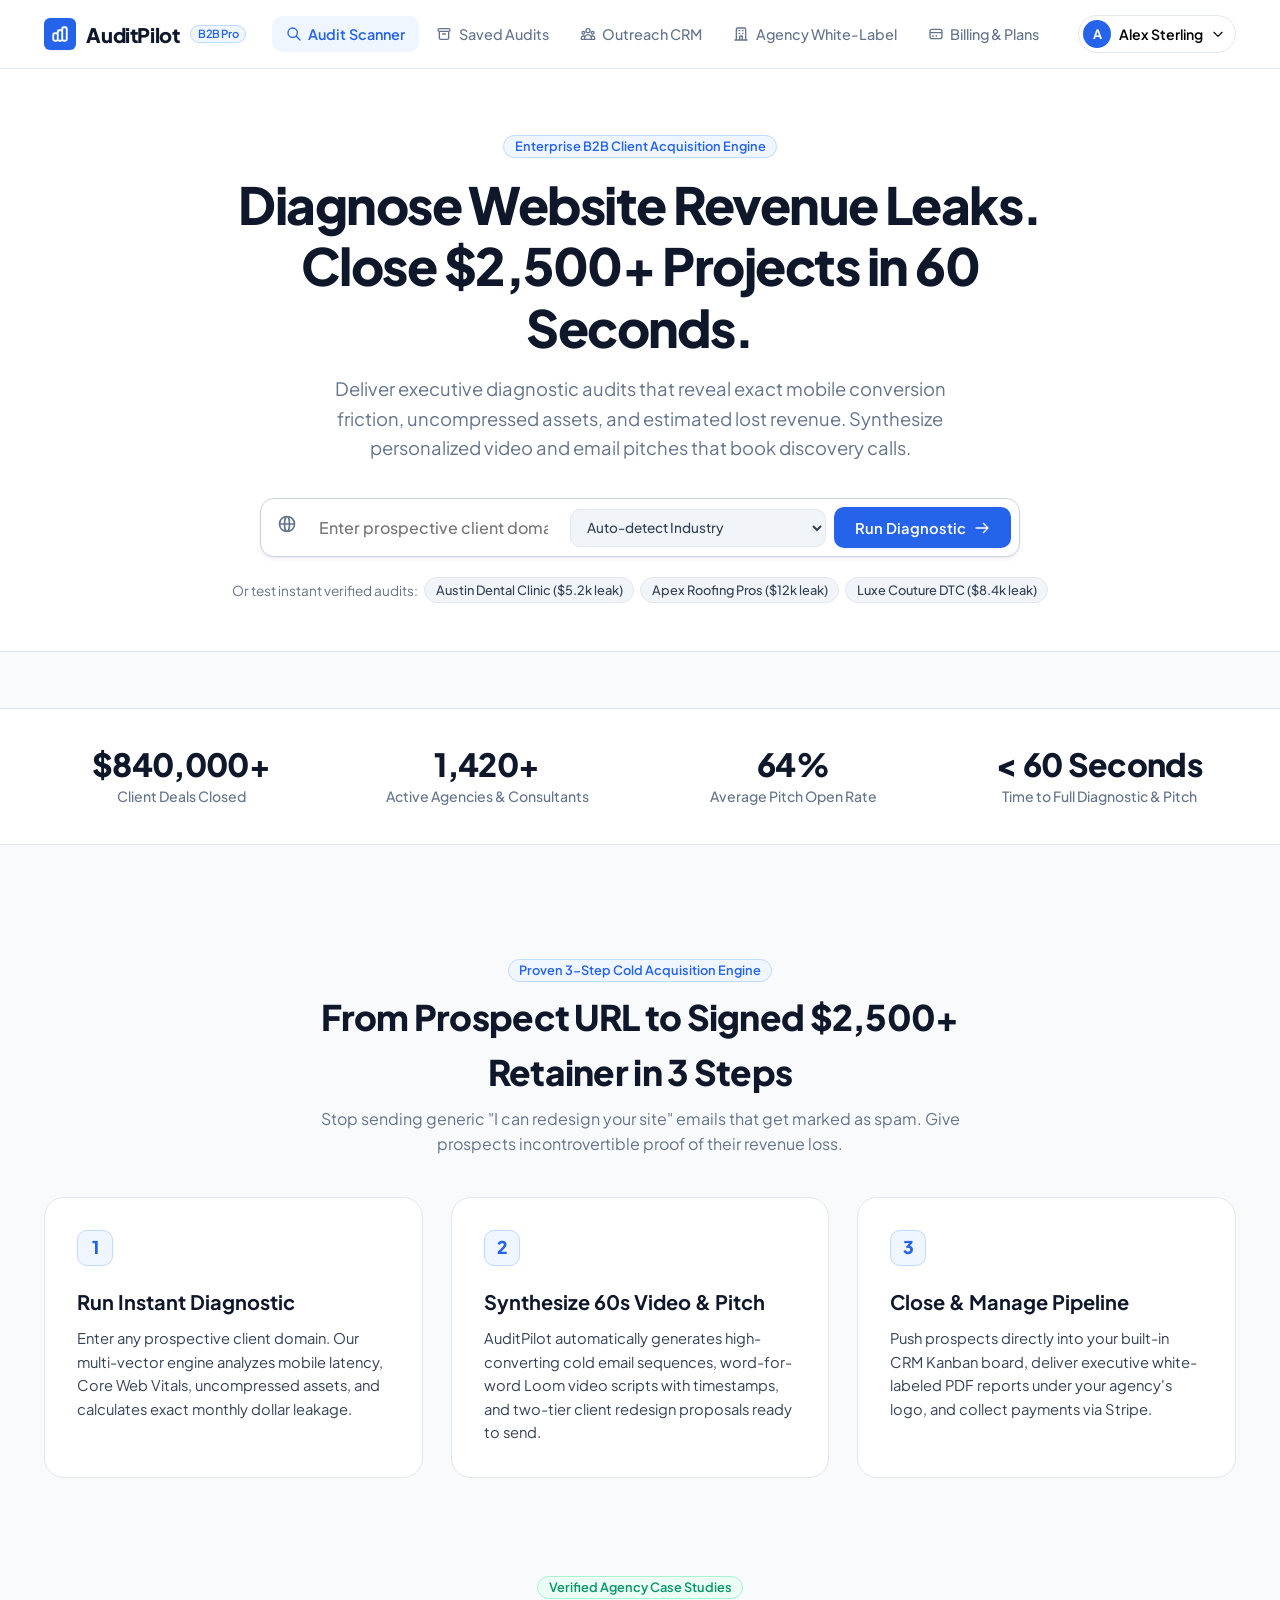
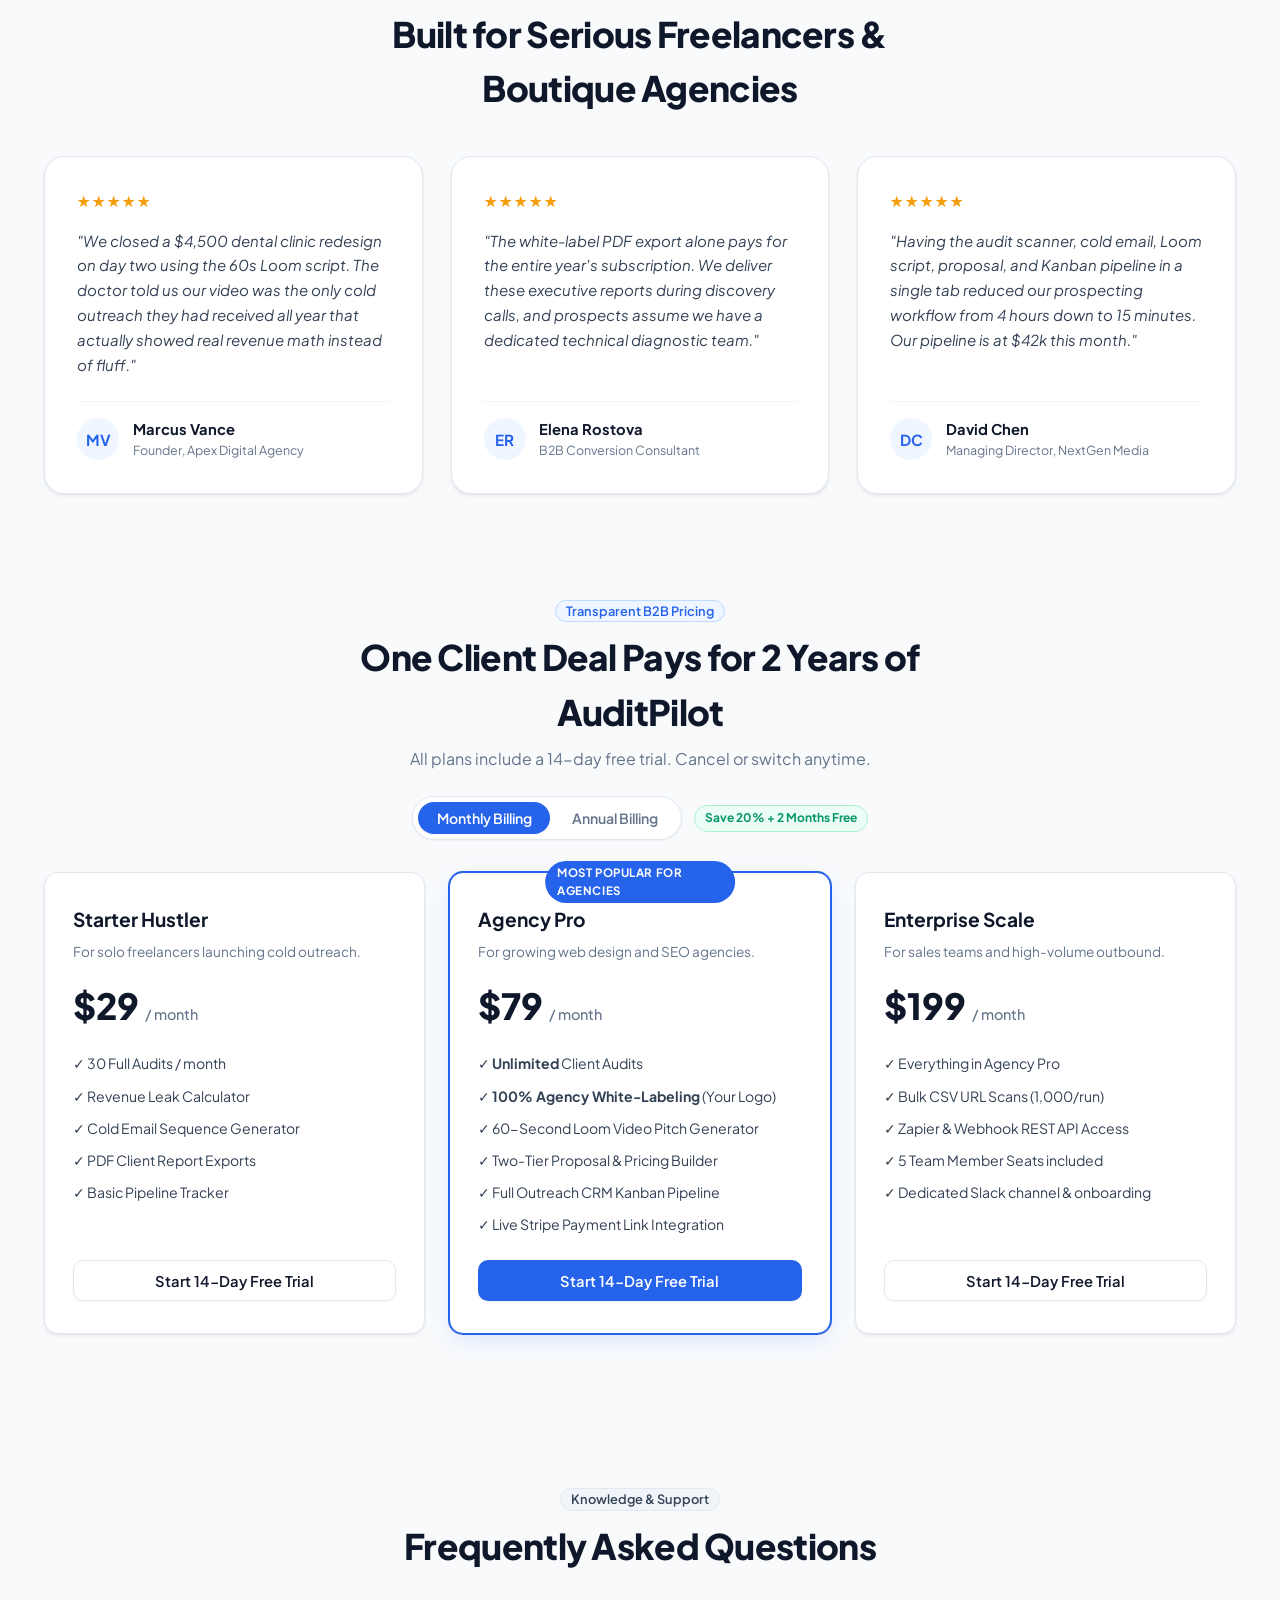
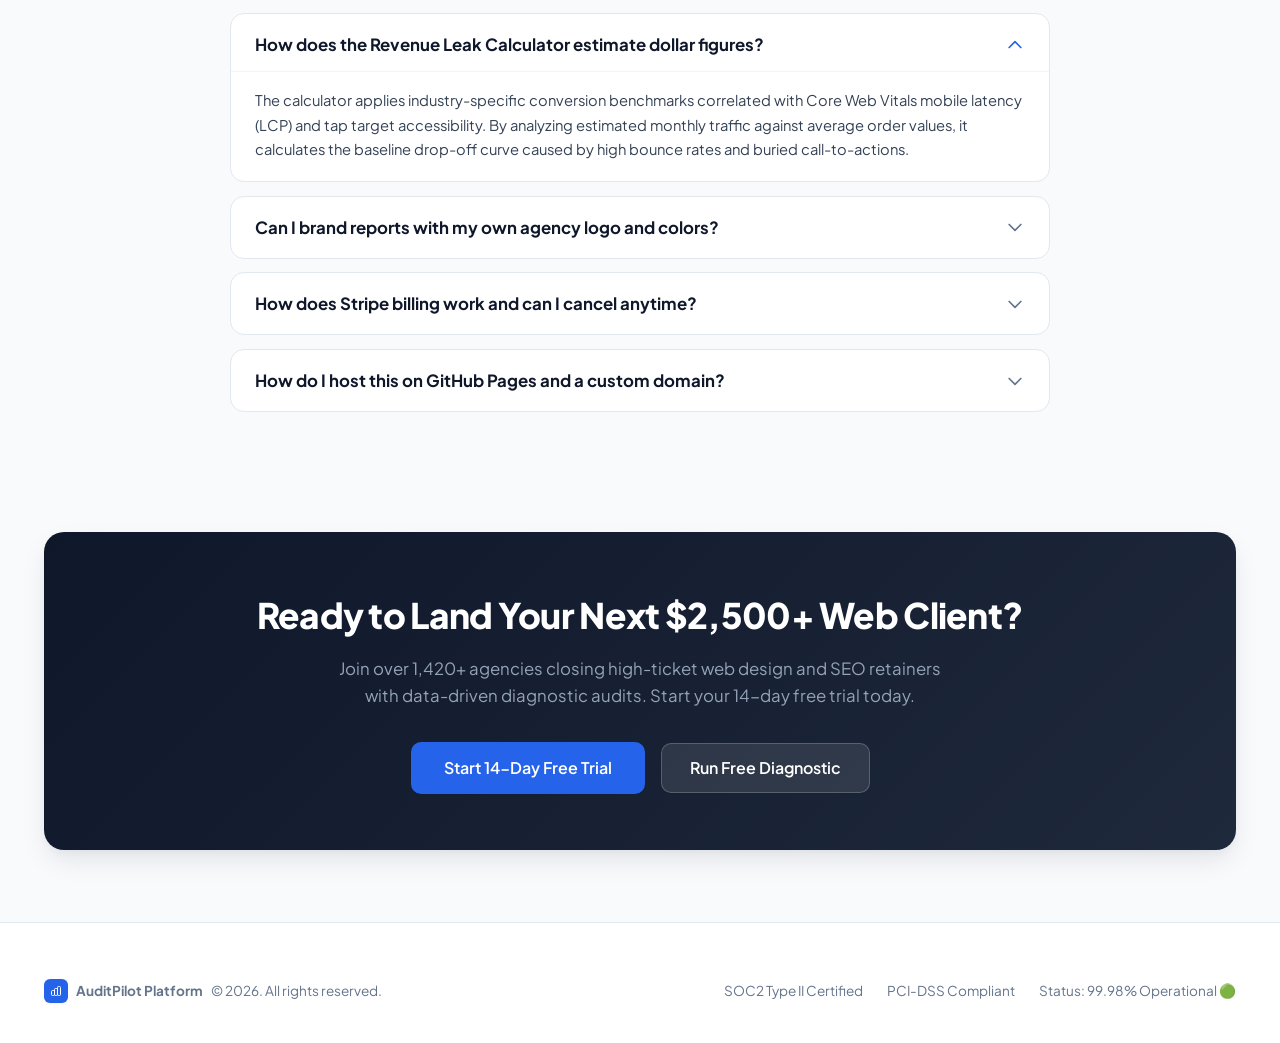
==== index.html @ 0024a76a "AuditPilot production static build (seauditpilot.us)" ====
<!DOCTYPE html>
<html lang="en">
<head>
  <meta charset="UTF-8">
  <meta name="viewport" content="width=device-width, initial-scale=1.0">
  <title>AuditPilot — Enterprise B2B Website Audit & Client Acquisition Engine</title>
  <meta name="description" content="Generate enterprise-grade website conversion audits, diagnose revenue leaks, and synthesize high-converting client pitch decks in 60 seconds.">
  <link rel="icon" type="image/jpeg" href="./logo.jpg">
  <script type="module" crossorigin src="./assets/index-CajYvEZw.js"></script>
  <link rel="stylesheet" crossorigin href="./assets/index-CS4q6jJR.css">
</head>
<body>

  <!-- ======================================================================
       ENTERPRISE NAVIGATION (GROUNDED & FUNCTIONAL)
       ====================================================================== -->
  <header class="site-nav" id="siteNav">
    <div class="container nav-inner">
      
      <!-- Brand -->
      <a href="#" class="brand-wrapper" data-view-target="audit">
        <div class="brand-icon-box">
          <svg width="18" height="18" fill="none" stroke="currentColor" viewBox="0 0 24 24"><path stroke-linecap="round" stroke-linejoin="round" stroke-width="2.5" d="M9 19v-6a2 2 0 00-2-2H5a2 2 0 00-2 2v6a2 2 0 002 2h2a2 2 0 002-2zm0 0V9a2 2 0 012-2h2a2 2 0 012 2v10m-6 0a2 2 0 002 2h2a2 2 0 002-2m0 0V5a2 2 0 012-2h2a2 2 0 012 2v14a2 2 0 01-2 2h-2a2 2 0 01-2-2z"></path></svg>
        </div>
        <span>AuditPilot</span>
        <span class="ui-badge badge-blue" style="font-size: 0.7rem; padding: 0.15rem 0.45rem;">B2B Pro</span>
      </a>

      <!-- Functional Navigation Tabs -->
      <ul class="nav-tabs-desktop" id="navDesktopTabs">
        <li>
          <a class="nav-tab-link active" data-view-target="audit" id="tabNavAudit">
            <svg width="16" height="16" fill="none" stroke="currentColor" viewBox="0 0 24 24"><path stroke-linecap="round" stroke-linejoin="round" stroke-width="2" d="M21 21l-6-6m2-5a7 7 0 11-14 0 7 7 0 0114 0z"></path></svg>
            <span>Audit Scanner</span>
          </a>
        </li>
        <li>
          <a class="nav-tab-link" data-view-target="saved-audits" id="tabNavSaved">
            <svg width="16" height="16" fill="none" stroke="currentColor" viewBox="0 0 24 24"><path stroke-linecap="round" stroke-linejoin="round" stroke-width="2" d="M5 8h14M5 8a2 2 0 110-4h14a2 2 0 110 4M5 8v10a2 2 0 002 2h10a2 2 0 002-2V8m-9 4h4"></path></svg>
            <span>Saved Audits</span>
          </a>
        </li>
        <li>
          <a class="nav-tab-link" data-view-target="crm" id="tabNavCrm">
            <svg width="16" height="16" fill="none" stroke="currentColor" viewBox="0 0 24 24"><path stroke-linecap="round" stroke-linejoin="round" stroke-width="2" d="M17 20h5v-2a3 3 0 00-5.356-1.857M17 20H7m10 0v-2c0-.656-.126-1.283-.356-1.857M7 20H2v-2a3 3 0 015.356-1.857M7 20v-2c0-.656.126-1.283.356-1.857m0 0a5.002 5.002 0 019.288 0M15 7a3 3 0 11-6 0 3 3 0 016 0zm6 3a2 2 0 11-4 0 2 2 0 014 0zM7 10a2 2 0 11-4 0 2 2 0 014 0z"></path></svg>
            <span>Outreach CRM</span>
          </a>
        </li>
        <li>
          <a class="nav-tab-link" data-view-target="white-label" id="tabNavWhiteLabel">
            <svg width="16" height="16" fill="none" stroke="currentColor" viewBox="0 0 24 24"><path stroke-linecap="round" stroke-linejoin="round" stroke-width="2" d="M19 21V5a2 2 0 00-2-2H7a2 2 0 00-2 2v16m14 0h2m-2 0h-5m-9 0H3m2 0h5M9 7h1m-1 4h1m4-4h1m-1 4h1m-5 10v-5a1 1 0 011-1h2a1 1 0 011 1v5m-4 0h4"></path></svg>
            <span>Agency White-Label</span>
          </a>
        </li>
        <li>
          <a class="nav-tab-link" data-view-target="billing" id="tabNavBilling">
            <svg width="16" height="16" fill="none" stroke="currentColor" viewBox="0 0 24 24"><path stroke-linecap="round" stroke-linejoin="round" stroke-width="2" d="M3 10h18M7 15h1m4 0h1m-7 4h12a3 3 0 003-3V8a3 3 0 00-3-3H6a3 3 0 00-3 3v8a3 3 0 003 3z"></path></svg>
            <span>Billing & Plans</span>
          </a>
        </li>
      </ul>

      <!-- User Account Action State -->
      <div class="nav-user-actions">
        <!-- Logged In Dropdown Menu -->
        <div class="user-menu-wrapper" id="userMenuWrapper">
          <button class="user-avatar-btn" id="userAvatarBtn" aria-label="Open user settings">
            <div class="avatar-circle" id="userNavAvatarLetter">A</div>
            <span style="font-size: 0.88rem; font-weight: 600;" id="userNavName">Alex</span>
            <svg width="14" height="14" fill="none" stroke="currentColor" viewBox="0 0 24 24"><path stroke-linecap="round" stroke-linejoin="round" stroke-width="2" d="M19 9l-7 7-7-7"></path></svg>
          </button>

          <div class="user-dropdown-popover" id="userDropdownPopover">
            <div class="dropdown-header-info">
              <div style="font-weight: 700; font-size: 0.9rem;" id="dropdownUserName">Alex Sterling</div>
              <div style="font-size: 0.78rem; color: var(--color-text-muted);" id="dropdownUserEmail">alex@growthagency.io</div>
              <div style="margin-top: 0.4rem;"><span class="ui-badge badge-green" style="font-size: 0.72rem;">Agency Pro Active</span></div>
            </div>

            <button class="dropdown-item" data-view-target="saved-audits">
              <svg width="16" height="16" fill="none" stroke="currentColor" viewBox="0 0 24 24"><path stroke-linecap="round" stroke-linejoin="round" stroke-width="2" d="M5 8h14M5 8a2 2 0 110-4h14a2 2 0 110 4M5 8v10a2 2 0 002 2h10a2 2 0 002-2V8m-9 4h4"></path></svg>
              <span>Saved Audits Archive</span>
            </button>

            <button class="dropdown-item" data-view-target="crm">
              <svg width="16" height="16" fill="none" stroke="currentColor" viewBox="0 0 24 24"><path stroke-linecap="round" stroke-linejoin="round" stroke-width="2" d="M17 20h5v-2a3 3 0 00-5.356-1.857M17 20H7m10 0v-2c0-.656-.126-1.283-.356-1.857M7 20H2v-2a3 3 0 015.356-1.857M7 20v-2c0-.656.126-1.283.356-1.857m0 0a5.002 5.002 0 019.288 0M15 7a3 3 0 11-6 0 3 3 0 016 0zm6 3a2 2 0 11-4 0 2 2 0 014 0zM7 10a2 2 0 11-4 0 2 2 0 014 0z"></path></svg>
              <span>Outreach Pipeline</span>
            </button>

            <button class="dropdown-item" data-view-target="white-label">
              <svg width="16" height="16" fill="none" stroke="currentColor" viewBox="0 0 24 24"><path stroke-linecap="round" stroke-linejoin="round" stroke-width="2" d="M10.325 4.317c.426-1.756 2.924-1.756 3.35 0a1.724 1.724 0 002.573 1.066c1.543-.94 3.31.826 2.37 2.37a1.724 1.724 0 001.065 2.572c1.756.426 1.756 2.924 0 3.35a1.724 1.724 0 00-1.066 2.573c.94 1.543-.826 3.31-2.37 2.37a1.724 1.724 0 00-2.572 1.065c-.426 1.756-2.924 1.756-3.35 0a1.724 1.724 0 00-2.573-1.066c-1.543.94-3.31-.826-2.37-2.37a1.724 1.724 0 00-1.065-2.572c-1.756-.426-1.756-2.924 0-3.35a1.724 1.724 0 001.066-2.573c-.94-1.543.826-3.31 2.37-2.37.996.608 2.296.07 2.572-1.065z"></path><path stroke-linecap="round" stroke-linejoin="round" stroke-width="2" d="M15 12a3 3 0 11-6 0 3 3 0 016 0z"></path></svg>
              <span>Agency White-Label</span>
            </button>

            <button class="dropdown-item" data-view-target="billing">
              <svg width="16" height="16" fill="none" stroke="currentColor" viewBox="0 0 24 24"><path stroke-linecap="round" stroke-linejoin="round" stroke-width="2" d="M3 10h18M7 15h1m4 0h1m-7 4h12a3 3 0 003-3V8a3 3 0 00-3-3H6a3 3 0 00-3 3v8a3 3 0 003 3z"></path></svg>
              <span>Billing & Invoices</span>
            </button>

            <button class="dropdown-item danger" id="logoutDropdownBtn" style="border-top: 1px solid var(--color-border-subtle); margin-top: 0.35rem; padding-top: 0.65rem;">
              <svg width="16" height="16" fill="none" stroke="currentColor" viewBox="0 0 24 24"><path stroke-linecap="round" stroke-linejoin="round" stroke-width="2" d="M17 16l4-4m0 0l-4-4m4 4H7m6 4v1a3 3 0 01-3 3H6a3 3 0 01-3-3V7a3 3 0 013-3h4a3 3 0 013 3v1"></path></svg>
              <span>Sign Out</span>
            </button>
          </div>
        </div>

        <!-- Logged Out Buttons -->
        <div id="loggedOutNavActions" style="display: flex; gap: 0.5rem;">
          <button class="btn btn-secondary btn-sm trigger-signin-btn" id="navSignInBtn">Sign In</button>
          <button class="btn btn-primary btn-sm trigger-signup-btn" id="navSignUpBtn">Start Free Trial</button>
        </div>

      </div>

    </div>
  </header>

  <!-- ======================================================================
       MAIN APPLICATION VIEWS
       ====================================================================== -->
  <main>
    
    <!-- ====================================================================
         VIEW 1: AUDIT SCANNER & RESULTS WORKSPACE
         ==================================================================== -->
    <div class="app-view active-view" id="view-audit">
      
      <!-- Grounded Hero Section -->
      <section class="audit-hero">
        <div class="container">
          
          <div class="hero-tag">
            <span class="ui-badge badge-blue">Enterprise B2B Client Acquisition Engine</span>
          </div>

          <h1 class="hero-h1">
            Diagnose Website Revenue Leaks.<br>
            Close $2,500+ Projects in 60 Seconds.
          </h1>

          <p class="hero-lead">
            Deliver executive diagnostic audits that reveal exact mobile conversion friction, uncompressed assets, and estimated lost revenue. Synthesize personalized video and email pitches that book discovery calls.
          </p>

          <!-- Search & Analysis Bar -->
          <div class="search-box-b2b">
            <div style="padding-left: 0.5rem; color: var(--color-text-muted);">
              <svg width="20" height="20" fill="none" stroke="currentColor" viewBox="0 0 24 24"><path stroke-linecap="round" stroke-linejoin="round" stroke-width="2" d="M21 12a9 9 0 01-9 9m9-9a9 9 0 00-9-9m9 9H3m9 9a9 9 0 01-9-9m9 9c1.657 0 3-4.03 3-9s-1.343-9-3-9m0 18c-1.657 0-3-4.03-3-9s1.343-9 3-9m-9 9a9 9 0 019-9"></path></svg>
            </div>

            <input 
              type="text" 
              class="search-input-field" 
              id="auditDomainInput" 
              placeholder="Enter prospective client domain (e.g. austindentalcare.com)..."
              aria-label="Client domain URL"
            />

            <select class="search-select-industry" id="auditNicheSelect" aria-label="Client Industry">
              <option value="auto">Auto-detect Industry</option>
              <option value="medical">Medical / Dental Clinics</option>
              <option value="contractor">Contractors & Trades</option>
              <option value="ecom">E-commerce / Retail</option>
              <option value="saas">B2B SaaS / Professional Services</option>
              <option value="legal">Legal & Financial Advisory</option>
            </select>

            <button class="btn btn-primary" id="executeAuditBtn">
              <span>Run Diagnostic</span>
              <svg width="16" height="16" fill="none" stroke="currentColor" viewBox="0 0 24 24"><path stroke-linecap="round" stroke-linejoin="round" stroke-width="2" d="M14 5l7 7m0 0l-7 7m7-7H3"></path></svg>
            </button>
          </div>

          <!-- Quick Samples -->
          <div class="quick-industry-samples">
            <span>Or test instant verified audits:</span>
            <button class="sample-chip" data-domain="austindentalcare.com" data-niche="medical">Austin Dental Clinic ($5.2k leak)</button>
            <button class="sample-chip" data-domain="apexroofingpros.com" data-niche="contractor">Apex Roofing Pros ($12k leak)</button>
            <button class="sample-chip" data-domain="luxecouturestore.com" data-niche="ecom">Luxe Couture DTC ($8.4k leak)</button>
          </div>

        </div>
      </section>

      <!-- Terminal Engine Diagnostic Status -->
      <section class="audit-engine-status" id="auditEngineStatus">
        <div class="container">
          <div class="terminal-status-card">
            <div class="terminal-top-row">
              <span style="font-weight: 600; color: #94A3B8;">Multi-Vector Diagnostic Engine v2.4</span>
              <span style="color: #38BDF8;">Running Real-time Inspection</span>
            </div>
            <div class="terminal-stream" id="terminalStream"></div>
            <div class="terminal-progress-line">
              <div class="terminal-progress-fill" id="terminalProgressFill"></div>
            </div>
          </div>
        </div>
      </section>

      <!-- Audit Results Workspace -->
      <section class="audit-results-container" id="auditResultsContainer">
        <div class="container">
          
          <!-- White-Label Header Banner (If Enabled) -->
          <div id="whiteLabelHeaderBanner" style="display: none; background: #FFFFFF; border: 1px solid var(--color-border); border-radius: var(--radius-lg); padding: 1rem 1.5rem; margin-bottom: 1.25rem;">
            <div style="display: flex; align-items: center; justify-content: space-between;">
              <div style="display: flex; align-items: center; gap: 0.75rem;">
                <div style="width: 32px; height: 32px; background: var(--color-primary); color: #fff; border-radius: 6px; display: flex; align-items: center; justify-content: center; font-weight: 800;">AG</div>
                <div>
                  <div style="font-weight: 700; font-size: 1rem;" id="whiteLabelAgencyName">Apex Growth Studio</div>
                  <div style="font-size: 0.8rem; color: var(--color-text-muted);" id="whiteLabelContact">Executive Diagnostic Division</div>
                </div>
              </div>
              <span class="ui-badge badge-blue">Official Client Audit</span>
            </div>
          </div>

          <!-- Action Header Bar -->
          <div class="results-header-actions">
            <div class="header-site-title">
              <h2 id="reportDomainTitle">austindentalcare.com</h2>
              <span class="ui-badge badge-slate" id="reportScanDate">Scanned Today</span>
            </div>

            <div class="results-action-group">
              <label style="display: flex; align-items: center; gap: 0.4rem; font-size: 0.85rem; font-weight: 600; cursor: pointer;">
                <input type="checkbox" id="clientWhiteLabelToggle">
                <span>Agency White-Label</span>
              </label>

              <button class="btn btn-secondary btn-sm" id="saveAuditToAccountBtn">
                <svg width="15" height="15" fill="none" stroke="currentColor" viewBox="0 0 24 24"><path stroke-linecap="round" stroke-linejoin="round" stroke-width="2" d="M8 7H5a2 2 0 00-2 2v9a2 2 0 002 2h14a2 2 0 002-2V9a2 2 0 00-2-2h-3m-1 4l-3 3m0 0l-3-3m3 3V4"></path></svg>
                <span>Save to Dashboard</span>
              </button>

              <button class="btn btn-secondary btn-sm" id="sendAuditToCrmBtn">
                <svg width="15" height="15" fill="none" stroke="currentColor" viewBox="0 0 24 24"><path stroke-linecap="round" stroke-linejoin="round" stroke-width="2" d="M12 4v16m8-8H4"></path></svg>
                <span>Add to CRM</span>
              </button>

              <button class="btn btn-dark btn-sm" id="printPdfBtn">
                <svg width="15" height="15" fill="none" stroke="currentColor" viewBox="0 0 24 24"><path stroke-linecap="round" stroke-linejoin="round" stroke-width="2" d="M17 17h2a2 2 0 002-2v-4a2 2 0 00-2-2H5a2 2 0 00-2 2v4a2 2 0 002 2h2m2 4h6a2 2 0 002-2v-4a2 2 0 00-2-2H9a2 2 0 00-2 2v4a2 2 0 002 2zm8-12V5a2 2 0 00-2-2H9a2 2 0 00-2 2v4h10z"></path></svg>
                <span>Export Executive PDF</span>
              </button>
            </div>
          </div>

          <!-- Bento Overview 3-Box Grid -->
          <div class="bento-overview-grid">
            
            <!-- Box 1: Health Score Circular Gauge -->
            <div class="ui-card bento-box">
              <div style="font-size: 0.82rem; font-weight: 700; color: var(--color-text-muted); text-transform: uppercase;">Overall Health</div>
              <div class="score-center-container">
                <div style="position: relative; width: 140px; height: 140px; display: flex; align-items: center; justify-content: center;">
                  <svg class="score-circular-svg" viewBox="0 0 140 140">
                    <circle class="score-track" cx="70" cy="70" r="60" />
                    <circle class="score-fill" id="reportScoreCircle" cx="70" cy="70" r="60" />
                  </svg>
                  <div class="score-readout-absolute">
                    <div class="score-big-number" id="reportScoreNumber">54</div>
                    <div style="font-size: 0.72rem; color: var(--color-text-muted);">/ 100 HEALTH</div>
                  </div>
                </div>
              </div>
              <div style="text-align: center;">
                <span class="ui-badge badge-red" id="reportScoreBadge">Grade D+</span>
              </div>
            </div>

            <!-- Box 2: Revenue Leakage Model -->
            <div class="ui-card bento-box" style="border-left: 4px solid var(--color-danger);">
              <div style="display: flex; justify-content: space-between; align-items: center;">
                <span style="font-size: 0.82rem; font-weight: 700; color: var(--color-danger); text-transform: uppercase;">Estimated Revenue Loss</span>
                <span class="ui-badge badge-red">Critical Leak</span>
              </div>
              
              <div class="leak-metric-display">
                <div class="leak-metric-number" id="reportLeakNumber">$3,800 - $7,200</div>
                <div style="font-size: 0.85rem; color: var(--color-text-secondary); margin-top: 0.25rem;">
                  Monthly inquiry pipeline lost due to mobile latency and buried call-to-actions.
                </div>
              </div>

              <div style="font-size: 0.8rem; color: var(--color-text-muted); border-top: 1px solid var(--color-border-subtle); padding-top: 0.5rem;">
                Based on <strong id="reportVisitorCount" style="color: var(--color-text-main);">3,200</strong> estimated monthly visits.
              </div>
            </div>

            <!-- Box 3: 4 Diagnostic Pillars -->
            <div class="ui-card bento-box">
              <div style="font-size: 0.82rem; font-weight: 700; color: var(--color-text-muted); text-transform: uppercase; margin-bottom: 0.5rem;">Diagnostic Pillars</div>
              
              <div class="submetric-row">
                <div class="submetric-header">
                  <span>Conversion Architecture</span>
                  <span id="metricConversionVal">48/100</span>
                </div>
                <div class="metric-bar-bg"><div class="metric-bar-fill" id="metricConversionFill"></div></div>
              </div>

              <div class="submetric-row">
                <div class="submetric-header">
                  <span>Core Web Vitals & Speed</span>
                  <span id="metricSpeedVal">52/100</span>
                </div>
                <div class="metric-bar-bg"><div class="metric-bar-fill" id="metricSpeedFill"></div></div>
              </div>

              <div class="submetric-row">
                <div class="submetric-header">
                  <span>SEO & Discovery</span>
                  <span id="metricSeoVal">61/100</span>
                </div>
                <div class="metric-bar-bg"><div class="metric-bar-fill" id="metricSeoFill"></div></div>
              </div>

              <div class="submetric-row">
                <div class="submetric-header">
                  <span>Mobile Viewport UX</span>
                  <span id="metricMobileVal">55/100</span>
                </div>
                <div class="metric-bar-bg"><div class="metric-bar-fill" id="metricMobileFill"></div></div>
              </div>
            </div>

          </div>

          <!-- Diagnostic Action Items -->
          <div class="audit-issues-grid" id="reportIssuesList">
            <!-- Dynamically populated -->
          </div>

          <!-- Automated Pitch Studio -->
          <div class="pitch-studio-wrapper">
            <div class="pitch-studio-header">
              <div>
                <span class="ui-badge badge-blue" style="margin-bottom: 0.25rem;">Deal Closer Studio</span>
                <h3 style="font-size: 1.15rem; font-weight: 700;" id="pitchTypeHeading">Personalized Cold Outreach Sequence</h3>
              </div>

              <div class="pitch-selector-tabs">
                <button class="pitch-pill-btn active" data-pitch-type="email">Cold Email</button>
                <button class="pitch-pill-btn" data-pitch-type="loom">60s Video Script</button>
                <button class="pitch-pill-btn" data-pitch-type="proposal">Client Proposal</button>
              </div>
            </div>

            <div class="pitch-editor-card">
              <textarea class="pitch-textarea-output" id="pitchTextarea" spellcheck="false"></textarea>
              
              <div class="pitch-floating-actions">
                <button class="btn btn-secondary btn-sm" id="copyPitchScriptBtn">
                  <svg width="15" height="15" fill="none" stroke="currentColor" viewBox="0 0 24 24"><path stroke-linecap="round" stroke-linejoin="round" stroke-width="2" d="M8 16H6a2 2 0 01-2-2V6a2 2 0 012-2h8a2 2 0 012 2v2m-6 12h8a2 2 0 002-2v-8a2 2 0 00-2-2h-8a2 2 0 00-2 2v8a2 2 0 002 2z"></path></svg>
                  <span>Copy to Clipboard</span>
                </button>
              </div>
            </div>
          </div>

        </div>
      </section>

      <!-- ==================================================================
           PUBLIC LANDING PAGE SECTIONS (PROOF, PROCESS, REVIEWS, FAQS, CTA)
           ================================================================== -->
      
      <!-- Proof & Metrics Strip -->
      <section class="proof-stats-strip">
        <div class="container">
          <div class="proof-stats-grid">
            <div class="proof-stat-item">
              <strong>$840,000+</strong>
              <span>Client Deals Closed</span>
            </div>
            <div class="proof-stat-item">
              <strong>1,420+</strong>
              <span>Active Agencies & Consultants</span>
            </div>
            <div class="proof-stat-item">
              <strong>64%</strong>
              <span>Average Pitch Open Rate</span>
            </div>
            <div class="proof-stat-item">
              <strong>&lt; 60 Seconds</strong>
              <span>Time to Full Diagnostic & Pitch</span>
            </div>
          </div>
        </div>
      </section>

      <!-- How It Works Section -->
      <section class="container" style="padding: 3rem 1.5rem;" id="how-it-works">
        <div style="text-align: center; max-width: 680px; margin: 0 auto 2.5rem;">
          <span class="ui-badge badge-blue">Proven 3-Step Cold Acquisition Engine</span>
          <h2 style="font-size: 2.2rem; font-weight: 800; color: var(--color-text-main); margin-top: 0.5rem; letter-spacing: -0.02em;">
            From Prospect URL to Signed $2,500+ Retainer in 3 Steps
          </h2>
          <p style="color: var(--color-text-muted); font-size: 1rem; margin-top: 0.5rem;">
            Stop sending generic "I can redesign your site" emails that get marked as spam. Give prospects incontrovertible proof of their revenue loss.
          </p>
        </div>

        <div class="how-it-works-grid">
          <div class="step-card-b2b">
            <div class="step-badge-number">1</div>
            <h3>Run Instant Diagnostic</h3>
            <p>Enter any prospective client domain. Our multi-vector engine analyzes mobile latency, Core Web Vitals, uncompressed assets, and calculates exact monthly dollar leakage.</p>
          </div>

          <div class="step-card-b2b">
            <div class="step-badge-number">2</div>
            <h3>Synthesize 60s Video & Pitch</h3>
            <p>AuditPilot automatically generates high-converting cold email sequences, word-for-word Loom video scripts with timestamps, and two-tier client redesign proposals ready to send.</p>
          </div>

          <div class="step-card-b2b">
            <div class="step-badge-number">3</div>
            <h3>Close & Manage Pipeline</h3>
            <p>Push prospects directly into your built-in CRM Kanban board, deliver executive white-labeled PDF reports under your agency's logo, and collect payments via Stripe.</p>
          </div>
        </div>
      </section>

      <!-- Agency Wall of Proof / Testimonials -->
      <section class="container" style="padding: 3rem 1.5rem;">
        <div style="text-align: center; max-width: 650px; margin: 0 auto 2.5rem;">
          <span class="ui-badge badge-green">Verified Agency Case Studies</span>
          <h2 style="font-size: 2.2rem; font-weight: 800; color: var(--color-text-main); margin-top: 0.5rem; letter-spacing: -0.02em;">
            Built for Serious Freelancers & Boutique Agencies
          </h2>
        </div>

        <div class="testimonials-grid">
          <div class="testimonial-card-b2b">
            <div>
              <div class="testimonial-stars">★★★★★</div>
              <p class="testimonial-quote">
                "We closed a $4,500 dental clinic redesign on day two using the 60s Loom script. The doctor told us our video was the only cold outreach they had received all year that actually showed real revenue math instead of fluff."
              </p>
            </div>
            <div class="testimonial-author-row">
              <div class="testimonial-avatar">MV</div>
              <div>
                <div class="testimonial-author-name">Marcus Vance</div>
                <div class="testimonial-author-role">Founder, Apex Digital Agency</div>
              </div>
            </div>
          </div>

          <div class="testimonial-card-b2b">
            <div>
              <div class="testimonial-stars">★★★★★</div>
              <p class="testimonial-quote">
                "The white-label PDF export alone pays for the entire year's subscription. We deliver these executive reports during discovery calls, and prospects assume we have a dedicated technical diagnostic team."
              </p>
            </div>
            <div class="testimonial-author-row">
              <div class="testimonial-avatar">ER</div>
              <div>
                <div class="testimonial-author-name">Elena Rostova</div>
                <div class="testimonial-author-role">B2B Conversion Consultant</div>
              </div>
            </div>
          </div>

          <div class="testimonial-card-b2b">
            <div>
              <div class="testimonial-stars">★★★★★</div>
              <p class="testimonial-quote">
                "Having the audit scanner, cold email, Loom script, proposal, and Kanban pipeline in a single tab reduced our prospecting workflow from 4 hours down to 15 minutes. Our pipeline is at $42k this month."
              </p>
            </div>
            <div class="testimonial-author-row">
              <div class="testimonial-avatar">DC</div>
              <div>
                <div class="testimonial-author-name">David Chen</div>
                <div class="testimonial-author-role">Managing Director, NextGen Media</div>
              </div>
            </div>
          </div>
        </div>
      </section>

      <!-- Public Pricing Section -->
      <section class="container" style="padding: 3.5rem 1.5rem;" id="landing-pricing">
        <div style="text-align: center; max-width: 650px; margin: 0 auto 1.5rem;">
          <span class="ui-badge badge-blue">Transparent B2B Pricing</span>
          <h2 style="font-size: 2.2rem; font-weight: 800; color: var(--color-text-main); margin-top: 0.5rem; letter-spacing: -0.02em;">
            One Client Deal Pays for 2 Years of AuditPilot
          </h2>
          <p style="color: var(--color-text-muted); font-size: 1rem; margin-top: 0.5rem;">
            All plans include a 14-day free trial. Cancel or switch anytime.
          </p>
        </div>

        <!-- Monthly / Annual Toggle -->
        <div class="billing-toggle-container">
          <div class="billing-toggle-pill">
            <button class="billing-toggle-btn active" id="landingToggleMonthly" type="button">Monthly Billing</button>
            <button class="billing-toggle-btn" id="landingToggleAnnual" type="button">Annual Billing</button>
          </div>
          <span class="annual-discount-chip">Save 20% + 2 Months Free</span>
        </div>

        <div class="pricing-cards-b2b">
          <!-- Starter Hustler -->
          <div class="tier-card-b2b">
            <div>
              <h3 style="font-size: 1.2rem; font-weight: 700;">Starter Hustler</h3>
              <p style="font-size: 0.85rem; color: var(--color-text-muted); margin: 0.35rem 0 1rem;">For solo freelancers launching cold outreach.</p>
              <div style="font-size: 2.25rem; font-weight: 800; color: var(--color-text-main); margin-bottom: 1.25rem;">
                <span class="price-val-starter">$29</span> <span style="font-size: 0.9rem; font-weight: 500; color: var(--color-text-muted);" class="price-sub-starter">/ month</span>
              </div>
              <ul style="list-style: none; display: flex; flex-direction: column; gap: 0.65rem; font-size: 0.88rem; color: var(--color-text-secondary); margin-bottom: 1.5rem;">
                <li>✓ 30 Full Audits / month</li>
                <li>✓ Revenue Leak Calculator</li>
                <li>✓ Cold Email Sequence Generator</li>
                <li>✓ PDF Client Report Exports</li>
                <li>✓ Basic Pipeline Tracker</li>
              </ul>
            </div>
            <button class="btn btn-secondary trigger-signup-btn" style="width: 100%;">
              Start 14-Day Free Trial
            </button>
          </div>

          <!-- Agency Pro -->
          <div class="tier-card-b2b highlighted">
            <span class="tier-popular-tag">Most Popular for Agencies</span>
            <div>
              <h3 style="font-size: 1.2rem; font-weight: 700;">Agency Pro</h3>
              <p style="font-size: 0.85rem; color: var(--color-text-muted); margin: 0.35rem 0 1rem;">For growing web design and SEO agencies.</p>
              <div style="font-size: 2.25rem; font-weight: 800; color: var(--color-text-main); margin-bottom: 1.25rem;">
                <span class="price-val-agency">$79</span> <span style="font-size: 0.9rem; font-weight: 500; color: var(--color-text-muted);" class="price-sub-agency">/ month</span>
              </div>
              <ul style="list-style: none; display: flex; flex-direction: column; gap: 0.65rem; font-size: 0.88rem; color: var(--color-text-secondary); margin-bottom: 1.5rem;">
                <li>✓ <strong>Unlimited</strong> Client Audits</li>
                <li>✓ <strong>100% Agency White-Labeling</strong> (Your Logo)</li>
                <li>✓ 60-Second Loom Video Pitch Generator</li>
                <li>✓ Two-Tier Proposal & Pricing Builder</li>
                <li>✓ Full Outreach CRM Kanban Pipeline</li>
                <li>✓ Live Stripe Payment Link Integration</li>
              </ul>
            </div>
            <button class="btn btn-primary trigger-signup-btn" style="width: 100%;">
              Start 14-Day Free Trial
            </button>
          </div>

          <!-- Enterprise Scale -->
          <div class="tier-card-b2b">
            <div>
              <h3 style="font-size: 1.2rem; font-weight: 700;">Enterprise Scale</h3>
              <p style="font-size: 0.85rem; color: var(--color-text-muted); margin: 0.35rem 0 1rem;">For sales teams and high-volume outbound.</p>
              <div style="font-size: 2.25rem; font-weight: 800; color: var(--color-text-main); margin-bottom: 1.25rem;">
                <span class="price-val-enterprise">$199</span> <span style="font-size: 0.9rem; font-weight: 500; color: var(--color-text-muted);" class="price-sub-enterprise">/ month</span>
              </div>
              <ul style="list-style: none; display: flex; flex-direction: column; gap: 0.65rem; font-size: 0.88rem; color: var(--color-text-secondary); margin-bottom: 1.5rem;">
                <li>✓ Everything in Agency Pro</li>
                <li>✓ Bulk CSV URL Scans (1,000/run)</li>
                <li>✓ Zapier & Webhook REST API Access</li>
                <li>✓ 5 Team Member Seats included</li>
                <li>✓ Dedicated Slack channel & onboarding</li>
              </ul>
            </div>
            <button class="btn btn-secondary trigger-signup-btn" style="width: 100%;">
              Start 14-Day Free Trial
            </button>
          </div>
        </div>
      </section>

      <!-- Frequently Asked Questions -->
      <section class="container" style="padding: 3rem 1.5rem;" id="landing-faqs">
        <div style="text-align: center; max-width: 650px; margin: 0 auto 1.5rem;">
          <span class="ui-badge badge-slate">Knowledge & Support</span>
          <h2 style="font-size: 2.2rem; font-weight: 800; color: var(--color-text-main); margin-top: 0.5rem; letter-spacing: -0.02em;">
            Frequently Asked Questions
          </h2>
        </div>

        <div class="faq-accordion-list">
          <div class="faq-item-b2b active">
            <button class="faq-question-btn" type="button">
              <span>How does the Revenue Leak Calculator estimate dollar figures?</span>
              <svg class="faq-chevron" viewBox="0 0 24 24" fill="none" stroke="currentColor"><path stroke-linecap="round" stroke-linejoin="round" stroke-width="2" d="M19 9l-7 7-7-7"></path></svg>
            </button>
            <div class="faq-answer-panel">
              The calculator applies industry-specific conversion benchmarks correlated with Core Web Vitals mobile latency (LCP) and tap target accessibility. By analyzing estimated monthly traffic against average order values, it calculates the baseline drop-off curve caused by high bounce rates and buried call-to-actions.
            </div>
          </div>

          <div class="faq-item-b2b">
            <button class="faq-question-btn" type="button">
              <span>Can I brand reports with my own agency logo and colors?</span>
              <svg class="faq-chevron" viewBox="0 0 24 24" fill="none" stroke="currentColor"><path stroke-linecap="round" stroke-linejoin="round" stroke-width="2" d="M19 9l-7 7-7-7"></path></svg>
            </button>
            <div class="faq-answer-panel">
              Yes! With Agency Pro and Enterprise plans, you have full access to the White-Label Studio. Enter your agency name, logo, phone, email, and Calendly booking link. All exported PDF diagnostic reports and client views will feature your brand, with zero mention of AuditPilot.
            </div>
          </div>

          <div class="faq-item-b2b">
            <button class="faq-question-btn" type="button">
              <span>How does Stripe billing work and can I cancel anytime?</span>
              <svg class="faq-chevron" viewBox="0 0 24 24" fill="none" stroke="currentColor"><path stroke-linecap="round" stroke-linejoin="round" stroke-width="2" d="M19 9l-7 7-7-7"></path></svg>
            </button>
            <div class="faq-answer-panel">
              Billing is processed securely through Stripe with 256-bit SSL encryption. All plans come with a 14-day free trial. You can upgrade, downgrade, or cancel your subscription at any time with a single click from your Billing & Plans dashboard.
            </div>
          </div>

          <div class="faq-item-b2b">
            <button class="faq-question-btn" type="button">
              <span>How do I host this on GitHub Pages and a custom domain?</span>
              <svg class="faq-chevron" viewBox="0 0 24 24" fill="none" stroke="currentColor"><path stroke-linecap="round" stroke-linejoin="round" stroke-width="2" d="M19 9l-7 7-7-7"></path></svg>
            </button>
            <div class="faq-answer-panel">
              AuditPilot is built as a production-ready single-page application with relative asset bundling. You can host the public frontend on GitHub Pages completely free, and configure a custom domain (e.g. auditpilot.youragency.com) via standard CNAME records in minutes.
            </div>
          </div>
        </div>
      </section>

      <!-- Bottom CTA Banner -->
      <section class="container">
        <div class="cta-banner-b2b">
          <h2>Ready to Land Your Next $2,500+ Web Client?</h2>
          <p>
            Join over 1,420+ agencies closing high-ticket web design and SEO retainers with data-driven diagnostic audits. Start your 14-day free trial today.
          </p>
          <div class="cta-banner-actions">
            <button class="btn btn-primary btn-lg trigger-signup-btn" style="background: #2563EB; color: #FFFFFF; font-size: 1rem; padding: 0.9rem 2rem;">
              Start 14-Day Free Trial
            </button>
            <button class="btn btn-secondary btn-lg" onclick="window.scrollTo({top: 0, behavior: 'smooth'});" style="background: rgba(255,255,255,0.1); color: #FFFFFF; border-color: rgba(255,255,255,0.2);">
              Run Free Diagnostic
            </button>
          </div>
        </div>
      </section>

    </div>

    <!-- ====================================================================
         VIEW 2: SAVED AUDITS MANAGEMENT DASHBOARD
         ==================================================================== -->
    <div class="app-view" id="view-saved-audits">
      <div class="container section-tight">
        
        <div class="dashboard-page-header">
          <div>
            <h1 style="font-size: 1.8rem; font-weight: 800; color: var(--color-text-main);">Saved Audits Archive</h1>
            <p style="color: var(--color-text-muted); font-size: 0.92rem;">Manage and review past client diagnostic reports.</p>
          </div>

          <button class="btn btn-primary" data-view-target="audit">
            <svg width="16" height="16" fill="none" stroke="currentColor" viewBox="0 0 24 24"><path stroke-linecap="round" stroke-linejoin="round" stroke-width="2" d="M12 4v16m8-8H4"></path></svg>
            <span>Run New Audit</span>
          </button>
        </div>

        <!-- Real-time Search & Filter Bar -->
        <div style="display: flex; justify-content: space-between; align-items: center; margin-bottom: 1.25rem; gap: 1rem; flex-wrap: wrap;">
          <div style="position: relative; max-width: 380px; width: 100%;">
            <input 
              type="text" 
              class="form-input-b2b" 
              id="savedAuditsSearchInput" 
              placeholder="Search saved audits by domain or niche..."
              style="padding-left: 2.25rem;"
            />
            <svg style="position: absolute; left: 0.75rem; top: 50%; transform: translateY(-50%); color: var(--color-text-muted); width: 16px; height: 16px;" fill="none" stroke="currentColor" viewBox="0 0 24 24"><path stroke-linecap="round" stroke-linejoin="round" stroke-width="2" d="M21 21l-6-6m2-5a7 7 0 11-14 0 7 7 0 0114 0z"></path></svg>
          </div>
          <div style="font-size: 0.88rem; color: var(--color-text-muted);" id="savedAuditsCountLabel">
            Showing all audits
          </div>
        </div>

        <div class="data-table-container">
          <table class="data-table">
            <thead>
              <tr>
                <th>Domain Name</th>
                <th>Industry</th>
                <th>Date Scanned</th>
                <th>Health Score</th>
                <th>Monthly Leak</th>
                <th>Actions</th>
              </tr>
            </thead>
            <tbody id="savedAuditsTableBody">
              <!-- Populated via main.js -->
            </tbody>
          </table>
        </div>

      </div>
    </div>

    <!-- ====================================================================
         VIEW 3: OUTREACH CRM PIPELINE
         ==================================================================== -->
    <div class="app-view" id="view-crm">
      <div class="container section-tight">
        
        <div class="dashboard-page-header">
          <div>
            <h1 style="font-size: 1.8rem; font-weight: 800; color: var(--color-text-main);">Client Outreach Pipeline</h1>
            <p style="color: var(--color-text-muted); font-size: 0.92rem;">Track prospective clients from initial audit to signed deal.</p>
          </div>

          <div style="display: flex; align-items: center; gap: 1rem;">
            <div style="text-align: right;">
              <div style="font-size: 0.75rem; color: var(--color-text-muted); text-transform: uppercase;">Active Pipeline</div>
              <strong style="font-size: 1.25rem; color: var(--color-primary);" id="crmPipelineTotal">$15,100</strong>
            </div>
            <button class="btn btn-primary" id="addNewLeadBtn">
              <svg width="16" height="16" fill="none" stroke="currentColor" viewBox="0 0 24 24"><path stroke-linecap="round" stroke-linejoin="round" stroke-width="2" d="M12 4v16m8-8H4"></path></svg>
              <span>Add Prospect</span>
            </button>
          </div>
        </div>

        <!-- Kanban Board -->
        <div class="crm-kanban-board">
          
          <!-- Col 1: Draft -->
          <div class="kanban-col">
            <div class="kanban-col-header">
              <span>Audited (Draft)</span>
              <span class="ui-badge badge-slate">1</span>
            </div>
            <div class="kanban-cards-stack" id="kanban-col-draft"></div>
          </div>

          <!-- Col 2: Pitch Sent -->
          <div class="kanban-col">
            <div class="kanban-col-header">
              <span>Pitch Sent</span>
              <span class="ui-badge badge-blue">1</span>
            </div>
            <div class="kanban-cards-stack" id="kanban-col-pitch_sent"></div>
          </div>

          <!-- Col 3: Meeting Booked -->
          <div class="kanban-col">
            <div class="kanban-col-header">
              <span>Meeting Booked</span>
              <span class="ui-badge badge-amber">1</span>
            </div>
            <div class="kanban-cards-stack" id="kanban-col-meeting_booked"></div>
          </div>

          <!-- Col 4: Deal Won -->
          <div class="kanban-col">
            <div class="kanban-col-header">
              <span>Deal Won 🎉</span>
              <span class="ui-badge badge-green">1</span>
            </div>
            <div class="kanban-cards-stack" id="kanban-col-deal_won"></div>
          </div>

        </div>

      </div>
    </div>

    <!-- ====================================================================
         VIEW 4: WHITE-LABEL BRANDING STUDIO
         ==================================================================== -->
    <div class="app-view" id="view-white-label">
      <div class="container section-tight">
        
        <div class="dashboard-page-header">
          <div>
            <h1 style="font-size: 1.8rem; font-weight: 800; color: var(--color-text-main);">Agency White-Label Studio</h1>
            <p style="color: var(--color-text-muted); font-size: 0.92rem;">Present diagnostic reports and audit portals entirely under your own agency brand.</p>
          </div>
        </div>

        <div class="settings-grid">
          
          <!-- Form -->
          <div class="ui-card" style="padding: 2rem;">
            <h3 style="font-size: 1.15rem; font-weight: 700; margin-bottom: 1.25rem;">Agency Profile Details</h3>
            
            <form id="whiteLabelSettingsForm">
              <div class="form-group-b2b">
                <label class="form-label-b2b">Agency Brand Name</label>
                <input type="text" class="form-input-b2b" id="wlAgencyName" required placeholder="NovaTech Growth Studio">
              </div>

              <div class="form-group-b2b">
                <label class="form-label-b2b">Agency Contact Email</label>
                <input type="email" class="form-input-b2b" id="wlAgencyEmail" required placeholder="team@novatechgrowth.com">
              </div>

              <div class="form-group-b2b">
                <label class="form-label-b2b">Agency Phone Number</label>
                <input type="text" class="form-input-b2b" id="wlAgencyPhone" placeholder="+1 (555) 234-5678">
              </div>

              <div class="form-group-b2b">
                <label class="form-label-b2b">Client Booking URL (Calendly / Cal.com)</label>
                <input type="url" class="form-input-b2b" id="wlBookingUrl" placeholder="https://calendly.com/your-agency/15min">
              </div>

              <div class="form-group-b2b">
                <label class="form-label-b2b">Live Stripe Payment Link (Optional for Production)</label>
                <input type="url" class="form-input-b2b" id="wlStripeLink" placeholder="https://buy.stripe.com/test_...">
                <div style="font-size: 0.76rem; color: var(--color-text-muted); margin-top: 0.25rem;">
                  When specified, clients clicking "Upgrade" will be redirected to your live Stripe-hosted checkout page.
                </div>
              </div>

              <button type="submit" class="btn btn-primary" style="width: 100%; margin-top: 0.5rem;">
                Save Agency Settings
              </button>
            </form>
          </div>

          <!-- Preview -->
          <div class="ui-card" style="padding: 2rem; background: var(--color-bg-subtle);">
            <h3 style="font-size: 1.15rem; font-weight: 700; margin-bottom: 1rem;">Client Presentation Mode</h3>
            <p style="font-size: 0.88rem; color: var(--color-text-secondary); line-height: 1.6; margin-bottom: 1.5rem;">
              When White-Label Mode is active:
            </p>

            <ul style="list-style: none; display: flex; flex-direction: column; gap: 0.75rem; font-size: 0.88rem; color: var(--color-text-secondary); margin-bottom: 1.5rem;">
              <li style="display: flex; gap: 0.5rem;"><span style="color: var(--color-accent-growth);">✓</span> All references to AuditPilot are scrubbed from exported PDFs.</li>
              <li style="display: flex; gap: 0.5rem;"><span style="color: var(--color-accent-growth);">✓</span> Your agency name and letterhead are stamped onto executive reports.</li>
              <li style="display: flex; gap: 0.5rem;"><span style="color: var(--color-accent-growth);">✓</span> Client booking calendar button links directly to your agency schedule.</li>
            </ul>

            <div style="background: #FFFFFF; border: 1px solid var(--color-border); border-radius: var(--radius-md); padding: 1rem;">
              <span class="ui-badge badge-green" style="margin-bottom: 0.5rem;">Status: White-Label Active</span>
              <div style="font-size: 0.82rem; color: var(--color-text-muted);">
                Ready for client presentations & in-person meetings.
              </div>
            </div>
          </div>

        </div>

      </div>
    </div>

    <!-- ====================================================================
         VIEW 5: BILLING & PLANS (STRIPE PRODUCTION)
         ==================================================================== -->
    <div class="app-view" id="view-billing">
      <div class="container section-tight">
        
        <div class="dashboard-page-header">
          <div>
            <h1 style="font-size: 1.8rem; font-weight: 800; color: var(--color-text-main);">Subscription & Billing</h1>
            <p style="color: var(--color-text-muted); font-size: 0.92rem;">Manage payment methods, billing intervals, and plans via Stripe.</p>
          </div>
        </div>

        <!-- Current Active Status -->
        <div class="ui-card billing-status-card">
          <div>
            <span class="ui-badge badge-blue" style="margin-bottom: 0.35rem;">Current Plan</span>
            <h3 style="font-size: 1.4rem; font-weight: 800; color: var(--color-text-main);">Agency Pro ($79.00 / month)</h3>
            <p style="font-size: 0.88rem; color: var(--color-text-muted); margin-top: 0.25rem;">
              Next renewal on November 22, 2026 • Card on file: <strong>Visa ending in 4242</strong>
            </p>
          </div>

          <div style="display: flex; gap: 0.65rem;">
            <button class="btn btn-primary btn-sm" id="stripeManageSubscriptionBtn">
              <svg width="15" height="15" fill="none" stroke="currentColor" viewBox="0 0 24 24"><path stroke-linecap="round" stroke-linejoin="round" stroke-width="2" d="M10 6H6a2 2 0 00-2 2v10a2 2 0 002 2h10a2 2 0 002-2v-4M14 4h6m0 0v6m0-6L10 14"></path></svg>
              <span>Manage Subscription via Stripe</span>
            </button>
            <button class="btn btn-secondary btn-sm" id="stripeUpdatePaymentBtn">Update Payment Method</button>
            <button class="btn btn-ghost btn-sm" id="stripeChangePlanBtn" style="color: var(--color-text-muted);">Change Plan</button>
          </div>
        </div>

        <!-- Tier Selection Cards -->
        <h2 style="font-size: 1.3rem; font-weight: 800; margin-bottom: 1.25rem;">Available Plans</h2>
        
        <div class="pricing-cards-b2b">
          
          <!-- Starter Hustler -->
          <div class="tier-card-b2b">
            <div>
              <h3 style="font-size: 1.2rem; font-weight: 700;">Starter Hustler</h3>
              <p style="font-size: 0.85rem; color: var(--color-text-muted); margin: 0.35rem 0 1rem;">For solo freelancers beginning cold outreach.</p>
              <div style="font-size: 2.25rem; font-weight: 800; color: var(--color-text-main); margin-bottom: 1.25rem;">
                $29 <span style="font-size: 0.9rem; font-weight: 500; color: var(--color-text-muted);">/ month</span>
              </div>
              <ul style="list-style: none; display: flex; flex-direction: column; gap: 0.65rem; font-size: 0.88rem; color: var(--color-text-secondary); margin-bottom: 1.5rem;">
                <li>✓ 30 Audits / month</li>
                <li>✓ Revenue Loss Calculator</li>
                <li>✓ Cold Email Templates</li>
                <li>✓ PDF Report Exports</li>
              </ul>
            </div>
            <button class="btn btn-secondary" onclick="openPaymentModal('Starter Hustler', 29)" style="width: 100%;">
              Switch to Starter
            </button>
          </div>

          <!-- Agency Pro -->
          <div class="tier-card-b2b highlighted">
            <span class="tier-popular-tag">Current Plan</span>
            <div>
              <h3 style="font-size: 1.2rem; font-weight: 700;">Agency Pro</h3>
              <p style="font-size: 0.85rem; color: var(--color-text-muted); margin: 0.35rem 0 1rem;">For growing boutique agencies & consultants.</p>
              <div style="font-size: 2.25rem; font-weight: 800; color: var(--color-text-main); margin-bottom: 1.25rem;">
                $79 <span style="font-size: 0.9rem; font-weight: 500; color: var(--color-text-muted);">/ month</span>
              </div>
              <ul style="list-style: none; display: flex; flex-direction: column; gap: 0.65rem; font-size: 0.88rem; color: var(--color-text-secondary); margin-bottom: 1.5rem;">
                <li>✓ <strong>Unlimited</strong> Audits</li>
                <li>✓ <strong>Full Agency White-Labeling</strong></li>
                <li>✓ 60s Loom Video Script Generator</li>
                <li>✓ Two-Tier Proposal Deck Builder</li>
                <li>✓ Outreach CRM Pipeline</li>
              </ul>
            </div>
            <button class="btn btn-primary" onclick="alert('You are currently on the Agency Pro plan.');" style="width: 100%;">
              Active Plan
            </button>
          </div>

          <!-- Enterprise Scale -->
          <div class="tier-card-b2b">
            <div>
              <h3 style="font-size: 1.2rem; font-weight: 700;">Enterprise Scale</h3>
              <p style="font-size: 0.85rem; color: var(--color-text-muted); margin: 0.35rem 0 1rem;">For outbound sales teams and large agencies.</p>
              <div style="font-size: 2.25rem; font-weight: 800; color: var(--color-text-main); margin-bottom: 1.25rem;">
                $199 <span style="font-size: 0.9rem; font-weight: 500; color: var(--color-text-muted);">/ month</span>
              </div>
              <ul style="list-style: none; display: flex; flex-direction: column; gap: 0.65rem; font-size: 0.88rem; color: var(--color-text-secondary); margin-bottom: 1.5rem;">
                <li>✓ Everything in Agency Pro</li>
                <li>✓ Bulk CSV URL Scans (1,000/run)</li>
                <li>✓ Zapier & Webhook REST API</li>
                <li>✓ 5 Team Member Seats</li>
              </ul>
            </div>
            <button class="btn btn-secondary" onclick="openPaymentModal('Enterprise Scale', 199)" style="width: 100%;">
              Upgrade to Enterprise
            </button>
          </div>

        </div>

        <!-- Invoices History -->
        <h2 style="font-size: 1.3rem; font-weight: 800; margin-bottom: 1.25rem;">Payment History & Invoices</h2>
        <div class="data-table-container">
          <table class="data-table">
            <thead>
              <tr>
                <th>Invoice Number</th>
                <th>Billing Date</th>
                <th>Amount</th>
                <th>Status</th>
                <th>Receipt</th>
              </tr>
            </thead>
            <tbody id="invoicesTableBody">
              <!-- Populated via main.js -->
            </tbody>
          </table>
        </div>

      </div>
    </div>

  </main>

  <!-- ======================================================================
       MODAL 1: SIGN IN MODAL
       ====================================================================== -->
  <div class="modal-backdrop" id="signInModal">
    <div class="modal-sheet">
      <button class="modal-close-cross" onclick="closeModal('signInModal')">&times;</button>
      
      <div style="margin-bottom: 1.5rem;">
        <h3 style="font-size: 1.35rem; font-weight: 800;">Sign in to AuditPilot</h3>
        <p style="font-size: 0.88rem; color: var(--color-text-muted);">Access your saved audits and outreach pipeline.</p>
      </div>

      <div id="signInErrorMsg" style="display: none; background: #FEF2F2; border: 1px solid #FECACA; color: #DC2626; border-radius: var(--radius-md); padding: 0.65rem 0.85rem; font-size: 0.85rem; margin-bottom: 1rem;"></div>

      <form id="signInForm">
        <div class="form-group-b2b">
          <label class="form-label-b2b">Email Address</label>
          <input type="email" class="form-input-b2b" id="signInEmail" required placeholder="alex@growthagency.io" value="alex@growthagency.io">
        </div>

        <div class="form-group-b2b">
          <div style="display: flex; justify-content: space-between; align-items: center; margin-bottom: 0.35rem;">
            <label class="form-label-b2b" style="margin-bottom: 0;">Password</label>
            <a href="#" id="forgotPasswordLink" style="font-size: 0.8rem; color: var(--color-primary); font-weight: 600;">Forgot password?</a>
          </div>
          <input type="password" class="form-input-b2b" id="signInPassword" required placeholder="••••••••" value="password123">
        </div>

        <button type="submit" class="btn btn-primary btn-lg" style="width: 100%; margin-top: 0.5rem;">
          Sign In to Dashboard
        </button>

        <div style="text-align: center; margin-top: 1.25rem; font-size: 0.85rem; color: var(--color-text-muted);">
          Don't have an account? <a href="#" id="switchToSignUpBtn" style="color: var(--color-primary); font-weight: 600;">Start free trial</a>
        </div>
      </form>
    </div>
  </div>

  <!-- ======================================================================
       MODAL 2: SIGN UP MODAL
       ====================================================================== -->
  <div class="modal-backdrop" id="signUpModal">
    <div class="modal-sheet">
      <button class="modal-close-cross" onclick="closeModal('signUpModal')">&times;</button>
      
      <div style="margin-bottom: 1.5rem;">
        <span class="ui-badge badge-green" style="margin-bottom: 0.35rem;">14-Day Free Access</span>
        <h3 style="font-size: 1.35rem; font-weight: 800;">Start Your Free Pro Trial</h3>
        <p style="font-size: 0.88rem; color: var(--color-text-muted);">No credit card required to start auditing clients.</p>
      </div>

      <div id="signUpErrorMsg" style="display: none; background: #FEF2F2; border: 1px solid #FECACA; color: #DC2626; border-radius: var(--radius-md); padding: 0.65rem 0.85rem; font-size: 0.85rem; margin-bottom: 1rem;"></div>

      <form id="signUpForm">
        <div class="form-group-b2b">
          <label class="form-label-b2b">Full Name</label>
          <input type="text" class="form-input-b2b" id="signUpName" required placeholder="Alex Sterling">
        </div>

        <div class="form-group-b2b">
          <label class="form-label-b2b">Work Email</label>
          <input type="email" class="form-input-b2b" id="signUpEmail" required placeholder="alex@growthstudio.com">
        </div>

        <div class="form-group-b2b">
          <label class="form-label-b2b">Create Password (min 6 characters)</label>
          <input type="password" class="form-input-b2b" id="signUpPassword" required placeholder="••••••••" minlength="6">
        </div>

        <button type="submit" class="btn btn-primary btn-lg" style="width: 100%; margin-top: 0.5rem;">
          Create Free Account →
        </button>

        <div style="text-align: center; margin-top: 1.25rem; font-size: 0.85rem; color: var(--color-text-muted);">
          Already have an account? <a href="#" id="switchToSignInBtn" style="color: var(--color-primary); font-weight: 600;">Sign in</a>
        </div>
      </form>
    </div>
  </div>

  <!-- ======================================================================
       MODAL 2.5: FORGOT PASSWORD MODAL
       ====================================================================== -->
  <div class="modal-backdrop" id="forgotPasswordModal">
    <div class="modal-sheet">
      <button class="modal-close-cross" onclick="closeModal('forgotPasswordModal')">&times;</button>
      
      <div style="margin-bottom: 1.5rem;">
        <h3 style="font-size: 1.35rem; font-weight: 800;">Reset Your Password</h3>
        <p style="font-size: 0.88rem; color: var(--color-text-muted);">Enter your email address and we'll send you recovery instructions.</p>
      </div>

      <div id="forgotPasswordMsg" style="font-size: 0.88rem; margin-bottom: 1rem;"></div>

      <form id="forgotPasswordForm">
        <div class="form-group-b2b">
          <label class="form-label-b2b">Registered Email Address</label>
          <input type="email" class="form-input-b2b" id="forgotEmailInput" required placeholder="alex@growthagency.io">
        </div>

        <button type="submit" class="btn btn-primary btn-lg" style="width: 100%; margin-top: 0.5rem;">
          Send Reset Instructions
        </button>

        <div style="text-align: center; margin-top: 1.25rem; font-size: 0.85rem; color: var(--color-text-muted);">
          Remembered your password? <a href="#" onclick="closeModal('forgotPasswordModal'); openModal('signInModal'); return false;" style="color: var(--color-primary); font-weight: 600;">Back to Sign In</a>
        </div>
      </form>
    </div>
  </div>

  <!-- ======================================================================
       MODAL 3: ADD CRM LEAD MODAL
       ====================================================================== -->
  <div class="modal-backdrop" id="addLeadModal">
    <div class="modal-sheet">
      <button class="modal-close-cross" onclick="closeModal('addLeadModal')">&times;</button>
      
      <div style="margin-bottom: 1.5rem;">
        <h3 style="font-size: 1.35rem; font-weight: 800;">Add Prospect to Pipeline</h3>
        <p style="font-size: 0.88rem; color: var(--color-text-muted);">Track outreach status and projected deal size.</p>
      </div>

      <form id="addLeadForm">
        <div class="form-group-b2b">
          <label class="form-label-b2b">Company / Business Name</label>
          <input type="text" class="form-input-b2b" id="leadCompanyName" required placeholder="Austin Smile Studio">
        </div>

        <div class="form-group-b2b">
          <label class="form-label-b2b">Website Domain</label>
          <input type="text" class="form-input-b2b" id="leadDomain" required placeholder="austinsmiles.com">
        </div>

        <div class="form-group-b2b">
          <label class="form-label-b2b">Projected Project Value ($ USD)</label>
          <input type="number" class="form-input-b2b" id="leadDealValue" required placeholder="3500" value="3500">
        </div>

        <button type="submit" class="btn btn-primary btn-lg" style="width: 100%; margin-top: 0.5rem;">
          Save to Pipeline
        </button>
      </form>
    </div>
  </div>

  <!-- ======================================================================
       MODAL 4: STRIPE PAYMENT SIMULATION MODAL
       ====================================================================== -->
  <div class="modal-backdrop" id="stripePaymentModal">
    <div class="modal-sheet">
      <button class="modal-close-cross" onclick="closeModal('stripePaymentModal')">&times;</button>
      
      <div style="margin-bottom: 1.25rem;">
        <div style="display: flex; align-items: center; justify-content: space-between;">
          <h3 style="font-size: 1.35rem; font-weight: 800;">Stripe Checkout</h3>
          <span class="ui-badge badge-blue">256-Bit SSL</span>
        </div>
        <p style="font-size: 0.88rem; color: var(--color-text-muted);">Upgrade plan for your agency workspace.</p>
      </div>

      <!-- Plan summary -->
      <div style="background: var(--color-bg-subtle); border: 1px solid var(--color-border); border-radius: var(--radius-md); padding: 1rem; margin-bottom: 1.25rem;">
        <div style="display: flex; justify-content: space-between; font-weight: 600;">
          <span id="stripeSelectedPlanLabel">Agency Pro</span>
          <span id="stripeTotalAmount">$79.00</span>
        </div>
        <div style="font-size: 0.78rem; color: var(--color-text-muted); margin-top: 0.25rem;">Billed monthly • Cancel anytime</div>
      </div>

      <!-- Coupon -->
      <div style="display: flex; gap: 0.5rem; margin-bottom: 0.5rem;">
        <input type="text" class="form-input-b2b" id="stripeCouponInput" placeholder="Promo code (e.g. LAUNCH50)" style="text-transform: uppercase;">
        <button type="button" class="btn btn-secondary btn-sm" id="stripeApplyCouponBtn">Apply</button>
      </div>
      <div id="stripeCouponMsg" style="font-size: 0.8rem; margin-bottom: 1rem;"></div>

      <form id="stripeCheckoutForm">
        <div class="form-group-b2b">
          <label class="form-label-b2b">Cardholder Name</label>
          <input type="text" class="form-input-b2b" required placeholder="Alex Sterling">
        </div>

        <div class="form-group-b2b">
          <label class="form-label-b2b">Card Details</label>
          <div class="stripe-element-box">
            <svg width="20" height="20" fill="none" stroke="currentColor" viewBox="0 0 24 24"><path stroke-linecap="round" stroke-linejoin="round" stroke-width="2" d="M3 10h18M7 15h1m4 0h1m-7 4h12a3 3 0 003-3V8a3 3 0 00-3-3H6a3 3 0 00-3 3v8a3 3 0 003 3z"></path></svg>
            <input type="text" style="border: none; outline: none; width: 100%; font-family: monospace;" required placeholder="4242 •••• •••• 4242" maxlength="19">
          </div>
        </div>

        <div style="display: grid; grid-template-columns: 1fr 1fr; gap: 0.75rem;">
          <div class="form-group-b2b">
            <label class="form-label-b2b">Expiry</label>
            <input type="text" class="form-input-b2b" required placeholder="MM/YY" maxlength="5">
          </div>
          <div class="form-group-b2b">
            <label class="form-label-b2b">CVC</label>
            <input type="text" class="form-input-b2b" required placeholder="123" maxlength="4">
          </div>
        </div>

        <button type="submit" class="btn btn-primary btn-lg" id="stripeSubmitBtn" style="width: 100%; margin-top: 0.5rem;">
          Confirm & Activate Pro
        </button>

        <div style="text-align: center; font-size: 0.75rem; color: var(--color-text-muted); margin-top: 0.85rem;">
          Encrypted & Processed via Stripe API • 14-Day Money Back Guarantee
        </div>
      </form>
    </div>
  </div>

  <!-- ======================================================================
       MODAL 5: OFFICIAL INVOICE RECEIPT MODAL
       ====================================================================== -->
  <div class="modal-backdrop" id="invoiceReceiptModal">
    <div class="modal-sheet invoice-receipt-sheet">
      <button class="modal-close-cross" onclick="closeModal('invoiceReceiptModal')">&times;</button>
      
      <div class="receipt-header-row">
        <div>
          <div style="display: flex; align-items: center; gap: 0.5rem; margin-bottom: 0.25rem;">
            <div class="brand-icon-box" style="width: 24px; height: 24px;">
              <svg width="12" height="12" fill="none" stroke="currentColor" viewBox="0 0 24 24"><path stroke-linecap="round" stroke-linejoin="round" stroke-width="2" d="M9 19v-6a2 2 0 00-2-2H5a2 2 0 00-2 2v6a2 2 0 002 2h2a2 2 0 002-2zm0 0V9a2 2 0 012-2h2a2 2 0 012 2v10m-6 0a2 2 0 002 2h2a2 2 0 002-2m0 0V5a2 2 0 012-2h2a2 2 0 012 2v14a2 2 0 01-2 2h-2a2 2 0 01-2-2z"></path></svg>
            </div>
            <strong style="font-size: 1.15rem; color: var(--color-text-main);">AuditPilot Inc.</strong>
          </div>
          <div style="font-size: 0.8rem; color: var(--color-text-muted);">Official Payment Receipt • Tax Invoice</div>
        </div>
        <div style="text-align: right;">
          <span class="ui-badge badge-green" style="font-size: 0.85rem;">✓ Paid in Full</span>
          <div style="font-size: 0.8rem; color: var(--color-text-muted); margin-top: 0.25rem;" id="receiptInvoiceId">INV-2026-001</div>
        </div>
      </div>

      <div class="receipt-meta-grid">
        <div>
          <span style="color: var(--color-text-muted); font-size: 0.78rem; text-transform: uppercase;">Billed To</span>
          <strong id="receiptCustomerName">Alex Sterling</strong>
          <div style="color: var(--color-text-secondary);" id="receiptCustomerEmail">alex@growthagency.io</div>
        </div>
        <div>
          <span style="color: var(--color-text-muted); font-size: 0.78rem; text-transform: uppercase;">Payment Details</span>
          <strong id="receiptDate">Oct 22, 2026</strong>
          <div style="color: var(--color-text-secondary);">Visa ending in 4242 via Stripe</div>
        </div>
      </div>

      <table class="receipt-line-items">
        <thead>
          <tr>
            <th>Description</th>
            <th style="text-align: right;">Amount</th>
          </tr>
        </thead>
        <tbody>
          <tr>
            <td>
              <strong id="receiptPlanName">AuditPilot Agency Pro Subscription</strong>
              <div style="font-size: 0.78rem; color: var(--color-text-muted);">Unlimited client audits, white-labeling & CRM access</div>
            </td>
            <td style="text-align: right; font-weight: 700;" id="receiptAmount">$79.00</td>
          </tr>
        </tbody>
      </table>

      <div style="display: flex; justify-content: space-between; align-items: center; border-top: 2px solid var(--color-border); padding-top: 1rem; margin-bottom: 1.5rem;">
        <span style="font-weight: 700; font-size: 1.05rem;">Total Paid:</span>
        <strong style="font-size: 1.35rem; color: var(--color-primary);" id="receiptTotal">$79.00</strong>
      </div>

      <div style="display: flex; gap: 0.75rem;">
        <button class="btn btn-primary" style="flex: 1;" onclick="window.print();">
          <svg width="15" height="15" fill="none" stroke="currentColor" viewBox="0 0 24 24"><path stroke-linecap="round" stroke-linejoin="round" stroke-width="2" d="M17 17h2a2 2 0 002-2v-4a2 2 0 00-2-2H5a2 2 0 00-2 2v4a2 2 0 002 2h2m2 4h6a2 2 0 002-2v-4a2 2 0 00-2-2H9a2 2 0 00-2 2v4a2 2 0 002 2zm8-12V5a2 2 0 00-2-2H9a2 2 0 00-2 2v4h10z"></path></svg>
          <span>Print / Save PDF</span>
        </button>
        <button class="btn btn-secondary" onclick="closeModal('invoiceReceiptModal')">Close</button>
      </div>
    </div>
  </div>

  <!-- ======================================================================
       FOOTER
       ====================================================================== -->
  <footer class="site-footer-grounded">
    <div class="container">
      <div class="footer-bottom-flex">
        <div style="display: flex; align-items: center; gap: 0.5rem;">
          <div class="brand-icon-box" style="width: 24px; height: 24px;">
            <svg width="12" height="12" fill="none" stroke="currentColor" viewBox="0 0 24 24"><path stroke-linecap="round" stroke-linejoin="round" stroke-width="2" d="M9 19v-6a2 2 0 00-2-2H5a2 2 0 00-2 2v6a2 2 0 002 2h2a2 2 0 002-2zm0 0V9a2 2 0 012-2h2a2 2 0 012 2v10m-6 0a2 2 0 002 2h2a2 2 0 002-2m0 0V5a2 2 0 012-2h2a2 2 0 012 2v14a2 2 0 01-2 2h-2a2 2 0 01-2-2z"></path></svg>
          </div>
          <strong>AuditPilot Platform</strong> &copy; 2026. All rights reserved.
        </div>
        <div style="display: flex; gap: 1.5rem;">
          <span>SOC2 Type II Certified</span>
          <span>PCI-DSS Compliant</span>
          <span>Status: 99.98% Operational 🟢</span>
        </div>
      </div>
    </div>
  </footer>

</body>
</html>
---- assets/index-CS4q6jJR.css ----
@import"https://fonts.googleapis.com/css2?family=Plus+Jakarta+Sans:wght@300;400;500;600;700;800&family=JetBrains+Mono:wght@400;500;600&display=swap";:root{--color-bg: #F8FAFC;--color-bg-subtle: #F1F5F9;--color-surface: #FFFFFF;--color-surface-hover: #F8FAFC;--color-surface-active: #EEF2F6;--color-text-main: #0F172A;--color-text-secondary: #334155;--color-text-muted: #64748B;--color-text-inverse: #FFFFFF;--color-primary: #2563EB;--color-primary-hover: #1D4ED8;--color-primary-subtle: #EFF6FF;--color-primary-border: #BFDBFE;--color-accent-growth: #059669;--color-accent-growth-subtle: #ECFDF5;--color-accent-growth-border: #A7F3D0;--color-border: #E2E8F0;--color-border-strong: #CBD5E1;--color-border-subtle: #F1F5F9;--color-danger: #DC2626;--color-danger-subtle: #FEF2F2;--color-warning: #D97706;--color-warning-subtle: #FFFBEB;--font-main: "Plus Jakarta Sans", -apple-system, BlinkMacSystemFont, "Segoe UI", Roboto, sans-serif;--font-mono: "JetBrains Mono", monospace;--radius-sm: 6px;--radius-md: 10px;--radius-lg: 14px;--radius-xl: 20px;--radius-full: 9999px;--shadow-xs: 0 1px 2px rgba(15, 23, 42, .05);--shadow-sm: 0 2px 4px rgba(15, 23, 42, .06), 0 1px 2px rgba(15, 23, 42, .04);--shadow-md: 0 4px 12px -1px rgba(15, 23, 42, .08), 0 2px 4px -1px rgba(15, 23, 42, .04);--shadow-lg: 0 12px 28px -4px rgba(15, 23, 42, .1), 0 4px 8px -2px rgba(15, 23, 42, .04);--shadow-card: 0 1px 3px rgba(15, 23, 42, .05), 0 0 0 1px rgba(15, 23, 42, .04);--transition-fast: .15s ease;--transition-normal: .2s cubic-bezier(.16, 1, .3, 1)}*,*:before,*:after{box-sizing:border-box;margin:0;padding:0}html{font-size:16px;scroll-behavior:smooth;-webkit-font-smoothing:antialiased;-moz-osx-font-smoothing:grayscale}body{font-family:var(--font-main);background-color:var(--color-bg);color:var(--color-text-main);line-height:1.55;min-height:100vh;display:flex;flex-direction:column}a{color:inherit;text-decoration:none}button,input,select,textarea{font-family:inherit;font-size:inherit}img{max-width:100%;display:block}.container{width:100%;max-width:1240px;margin:0 auto;padding:0 1.5rem}.section{padding:5rem 0;position:relative}.section-tight{padding:3rem 0}.ui-card{background:var(--color-surface);border:1px solid var(--color-border);border-radius:var(--radius-lg);box-shadow:var(--shadow-sm);transition:all var(--transition-normal)}.ui-card-hover:hover{box-shadow:var(--shadow-md);border-color:var(--color-border-strong);transform:translateY(-2px)}.ui-badge{display:inline-flex;align-items:center;gap:.35rem;padding:.25rem .65rem;border-radius:var(--radius-full);font-size:.8rem;font-weight:600;line-height:1}.badge-blue{background:var(--color-primary-subtle);color:var(--color-primary);border:1px solid var(--color-primary-border)}.badge-green{background:var(--color-accent-growth-subtle);color:var(--color-accent-growth);border:1px solid var(--color-accent-growth-border)}.badge-amber{background:var(--color-warning-subtle);color:var(--color-warning);border:1px solid #FDE68A}.badge-red{background:var(--color-danger-subtle);color:var(--color-danger);border:1px solid #FECACA}.badge-slate{background:var(--color-bg-subtle);color:var(--color-text-secondary);border:1px solid var(--color-border)}.btn{display:inline-flex;align-items:center;justify-content:center;gap:.5rem;padding:.65rem 1.25rem;border-radius:var(--radius-md);font-weight:600;font-size:.92rem;cursor:pointer;transition:all var(--transition-fast);border:1px solid transparent;white-space:nowrap}.btn-primary{background:var(--color-primary);color:#fff;box-shadow:var(--shadow-xs)}.btn-primary:hover{background:var(--color-primary-hover);box-shadow:var(--shadow-sm)}.btn-secondary{background:var(--color-surface);color:var(--color-text-main);border-color:var(--color-border);box-shadow:var(--shadow-xs)}.btn-secondary:hover{background:var(--color-bg-subtle);border-color:var(--color-border-strong)}.btn-dark{background:var(--color-text-main);color:#fff}.btn-dark:hover{background:#1e293b}.btn-sm{padding:.4rem .8rem;font-size:.82rem;border-radius:var(--radius-sm)}.btn-lg{padding:.85rem 1.75rem;font-size:1rem}.btn-ghost{background:transparent;color:var(--color-text-secondary)}.btn-ghost:hover{background:var(--color-bg-subtle);color:var(--color-text-main)}.site-nav{position:sticky;top:0;z-index:100;background:#fffffff2;backdrop-filter:blur(12px);-webkit-backdrop-filter:blur(12px);border-bottom:1px solid var(--color-border)}.nav-inner{display:flex;align-items:center;justify-content:space-between;height:4.25rem}.brand-wrapper{display:flex;align-items:center;gap:.65rem;font-weight:800;font-size:1.25rem;color:var(--color-text-main);letter-spacing:-.02em}.brand-icon-box{width:32px;height:32px;border-radius:var(--radius-sm);background:var(--color-primary);display:flex;align-items:center;justify-content:center;color:#fff;box-shadow:var(--shadow-xs)}.nav-tabs-desktop{display:flex;align-items:center;gap:.25rem;list-style:none}.nav-tab-link{padding:.45rem .85rem;border-radius:var(--radius-md);font-weight:500;font-size:.9rem;color:var(--color-text-muted);cursor:pointer;transition:all var(--transition-fast);display:flex;align-items:center;gap:.4rem}.nav-tab-link:hover{color:var(--color-text-main);background:var(--color-bg-subtle)}.nav-tab-link.active{color:var(--color-primary);background:var(--color-primary-subtle);font-weight:600}@media(max-width:820px){.nav-tabs-desktop{position:fixed;bottom:0;left:0;right:0;background:#fffffffa;backdrop-filter:blur(12px);-webkit-backdrop-filter:blur(12px);border-top:1px solid var(--color-border);padding:.4rem .5rem;justify-content:space-around;z-index:1000;box-shadow:0 -4px 14px #0f172a0f}.nav-tab-link{flex-direction:column;gap:.2rem;padding:.35rem .45rem;font-size:.72rem}.nav-tab-link svg{width:18px;height:18px}body{padding-bottom:4.5rem}}.nav-user-actions{display:flex;align-items:center;gap:.75rem}.user-menu-wrapper{position:relative;display:none}.user-menu-wrapper.authenticated{display:flex;align-items:center;gap:.65rem}.user-avatar-btn{display:flex;align-items:center;gap:.5rem;background:transparent;border:1px solid var(--color-border);padding:.25rem .6rem .25rem .25rem;border-radius:var(--radius-full);cursor:pointer}.user-avatar-btn:hover{background:var(--color-bg-subtle)}.avatar-circle{width:28px;height:28px;border-radius:50%;background:var(--color-primary);color:#fff;display:flex;align-items:center;justify-content:center;font-weight:700;font-size:.8rem}.user-dropdown-popover{position:absolute;top:calc(100% + .5rem);right:0;width:240px;background:var(--color-surface);border:1px solid var(--color-border);border-radius:var(--radius-lg);box-shadow:var(--shadow-lg);display:none;flex-direction:column;padding:.5rem;z-index:200}.user-dropdown-popover.active{display:flex}.dropdown-header-info{padding:.5rem .75rem .75rem;border-bottom:1px solid var(--color-border-subtle);margin-bottom:.35rem}.dropdown-item{display:flex;align-items:center;gap:.65rem;padding:.5rem .75rem;font-size:.88rem;color:var(--color-text-secondary);border-radius:var(--radius-sm);border:none;background:transparent;text-align:left;cursor:pointer;width:100%}.dropdown-item:hover{background:var(--color-bg-subtle);color:var(--color-text-main)}.dropdown-item.danger{color:var(--color-danger)}.dropdown-item.danger:hover{background:var(--color-danger-subtle)}.app-view{display:none}.app-view.active-view{display:block}.audit-hero{background:#fff;border-bottom:1px solid var(--color-border);padding:4rem 0 3rem;text-align:center}.hero-tag{margin-bottom:1rem}.hero-h1{font-size:clamp(2rem,4vw,3.2rem);font-weight:800;line-height:1.2;letter-spacing:-.03em;color:var(--color-text-main);max-width:820px;margin:0 auto 1rem}.hero-lead{font-size:1.15rem;color:var(--color-text-muted);max-width:680px;margin:0 auto 2.25rem;line-height:1.6}.search-box-b2b{background:#fff;border:1px solid var(--color-border-strong);border-radius:var(--radius-lg);padding:.5rem;display:flex;align-items:center;gap:.5rem;max-width:760px;margin:0 auto 1.25rem;box-shadow:var(--shadow-sm);transition:all var(--transition-fast)}.search-box-b2b:focus-within{border-color:var(--color-primary);box-shadow:0 0 0 3px #2563eb26}.search-input-field{flex:1;border:none;outline:none;padding:.6rem .85rem;font-size:1rem;color:var(--color-text-main);font-weight:500}.search-select-industry{background:var(--color-bg-subtle);border:1px solid var(--color-border);border-radius:var(--radius-md);padding:.55rem .75rem;font-size:.85rem;font-weight:500;color:var(--color-text-secondary);outline:none;cursor:pointer}.quick-industry-samples{display:flex;align-items:center;justify-content:center;flex-wrap:wrap;gap:.4rem;font-size:.85rem;color:var(--color-text-muted)}.sample-chip{background:var(--color-bg-subtle);border:1px solid var(--color-border);color:var(--color-text-secondary);padding:.25rem .65rem;border-radius:var(--radius-full);font-size:.8rem;font-weight:500;cursor:pointer;transition:all var(--transition-fast)}.sample-chip:hover{background:var(--color-surface);border-color:var(--color-primary);color:var(--color-primary)}.audit-engine-status{display:none;padding:2rem 0}.audit-engine-status.active{display:block}.terminal-status-card{max-width:760px;margin:0 auto;background:#0f172a;color:#f8fafc;border-radius:var(--radius-lg);padding:1.25rem 1.5rem;font-family:var(--font-mono);font-size:.85rem;box-shadow:var(--shadow-md)}.terminal-top-row{display:flex;align-items:center;justify-content:space-between;padding-bottom:.75rem;border-bottom:1px solid rgba(255,255,255,.1);margin-bottom:.75rem}.terminal-stream{display:flex;flex-direction:column;gap:.35rem;color:#38bdf8}.terminal-progress-line{height:4px;background:#ffffff26;border-radius:2px;margin-top:1rem;overflow:hidden}.terminal-progress-fill{height:100%;width:0%;background:#2563eb;transition:width .25s ease}.audit-results-container{display:none;padding:3rem 0 5rem}.audit-results-container.active{display:block}.results-header-actions{display:flex;align-items:center;justify-content:space-between;flex-wrap:wrap;gap:1rem;background:var(--color-surface);border:1px solid var(--color-border);padding:1rem 1.5rem;border-radius:var(--radius-lg);margin-bottom:1.5rem;box-shadow:var(--shadow-xs)}.header-site-title{display:flex;align-items:center;gap:.75rem}.header-site-title h2{font-size:1.35rem;font-weight:800;color:var(--color-text-main)}.results-action-group{display:flex;align-items:center;gap:.65rem}.bento-overview-grid{display:grid;grid-template-columns:280px 1fr 1fr;gap:1.25rem;margin-bottom:1.5rem}@media(max-width:960px){.bento-overview-grid{grid-template-columns:1fr}}.bento-box{padding:1.5rem;display:flex;flex-direction:column;justify-content:space-between}.score-center-container{display:flex;flex-direction:column;align-items:center;justify-content:center;padding:1rem 0;text-align:center}.score-circular-svg{width:140px;height:140px;transform:rotate(-90deg)}.score-track{fill:none;stroke:var(--color-border);stroke-width:9}.score-fill{fill:none;stroke:var(--color-primary);stroke-width:9;stroke-linecap:round;stroke-dasharray:377;stroke-dashoffset:377;transition:stroke-dashoffset 1s ease}.score-readout-absolute{position:absolute;display:flex;flex-direction:column;align-items:center;justify-content:center}.score-big-number{font-size:2.5rem;font-weight:800;line-height:1;color:var(--color-text-main)}.leak-metric-display{margin:.75rem 0}.leak-metric-number{font-size:2.25rem;font-weight:800;color:var(--color-danger);line-height:1.1}.submetric-row{margin-bottom:.65rem}.submetric-header{display:flex;justify-content:space-between;font-size:.85rem;font-weight:600;margin-bottom:.25rem;color:var(--color-text-secondary)}.metric-bar-bg{height:6px;background:var(--color-border-subtle);border-radius:3px;overflow:hidden}.metric-bar-fill{height:100%;border-radius:3px;transition:width .8s ease}.audit-issues-grid{display:grid;grid-template-columns:repeat(auto-fit,minmax(340px,1fr));gap:1.25rem;margin-bottom:2rem}.issue-card-b2b{padding:1.35rem;background:var(--color-surface);border:1px solid var(--color-border);border-radius:var(--radius-md);box-shadow:var(--shadow-xs)}.issue-card-b2b.critical{border-left:4px solid var(--color-danger)}.issue-card-b2b.warning{border-left:4px solid var(--color-warning)}.issue-card-b2b.passed{border-left:4px solid var(--color-accent-growth)}.issue-title-row{display:flex;align-items:center;justify-content:space-between;margin-bottom:.5rem}.issue-title-h4{font-size:.98rem;font-weight:700;color:var(--color-text-main)}.issue-body-text{font-size:.88rem;color:var(--color-text-secondary);line-height:1.5;margin-bottom:.75rem}.issue-remedy-box{background:var(--color-bg-subtle);border:1px solid var(--color-border);border-radius:var(--radius-sm);padding:.5rem .75rem;font-size:.82rem;color:var(--color-primary);font-weight:500}.pitch-studio-wrapper{background:#fff;border:1px solid var(--color-border);border-radius:var(--radius-lg);padding:1.75rem;box-shadow:var(--shadow-sm);margin-top:1.5rem}.pitch-studio-header{display:flex;align-items:center;justify-content:space-between;flex-wrap:wrap;gap:1rem;margin-bottom:1.25rem;padding-bottom:1rem;border-bottom:1px solid var(--color-border)}.pitch-selector-tabs{display:flex;gap:.4rem}.pitch-pill-btn{background:var(--color-bg-subtle);border:1px solid var(--color-border);padding:.4rem .85rem;border-radius:var(--radius-md);font-size:.85rem;font-weight:600;color:var(--color-text-secondary);cursor:pointer}.pitch-pill-btn.active{background:var(--color-primary);color:#fff;border-color:var(--color-primary)}.pitch-editor-card{background:var(--color-bg);border:1px solid var(--color-border);border-radius:var(--radius-md);padding:1.25rem;position:relative}.pitch-textarea-output{width:100%;min-height:220px;background:transparent;border:none;outline:none;font-family:var(--font-main);font-size:.92rem;line-height:1.6;color:var(--color-text-main);resize:vertical}.pitch-floating-actions{display:flex;justify-content:flex-end;gap:.5rem;margin-top:.75rem;padding-top:.75rem;border-top:1px solid var(--color-border)}.dashboard-page-header{margin-bottom:2rem;display:flex;align-items:center;justify-content:space-between;flex-wrap:wrap;gap:1rem}.data-table-container{background:var(--color-surface);border:1px solid var(--color-border);border-radius:var(--radius-lg);overflow:hidden;box-shadow:var(--shadow-sm)}.data-table{width:100%;border-collapse:collapse;text-align:left;font-size:.9rem}.data-table th{background:var(--color-bg-subtle);color:var(--color-text-muted);font-weight:600;padding:.85rem 1.25rem;border-bottom:1px solid var(--color-border);text-transform:uppercase;font-size:.75rem;letter-spacing:.04em}.data-table td{padding:1rem 1.25rem;border-bottom:1px solid var(--color-border-subtle);color:var(--color-text-main)}.data-table tr:hover td{background:var(--color-surface-hover)}.table-empty-state{text-align:center;padding:3rem 1rem;color:var(--color-text-muted)}.crm-kanban-board{display:grid;grid-template-columns:repeat(4,1fr);gap:1.25rem}@media(max-width:1040px){.crm-kanban-board{grid-template-columns:repeat(2,1fr)}}@media(max-width:640px){.crm-kanban-board{grid-template-columns:1fr}}.kanban-col{background:var(--color-bg-subtle);border:1px solid var(--color-border);border-radius:var(--radius-lg);padding:1rem;min-height:480px;display:flex;flex-direction:column}.kanban-col-header{display:flex;align-items:center;justify-content:space-between;font-weight:700;font-size:.9rem;margin-bottom:1rem;color:var(--color-text-secondary)}.kanban-cards-stack{display:flex;flex-direction:column;gap:.75rem;flex:1}.lead-card-item{background:var(--color-surface);border:1px solid var(--color-border);border-radius:var(--radius-md);padding:.85rem;box-shadow:var(--shadow-xs);transition:all var(--transition-fast)}.lead-card-item:hover{box-shadow:var(--shadow-sm);border-color:var(--color-primary-border)}.lead-company-name{font-weight:700;font-size:.92rem;color:var(--color-text-main);margin-bottom:.25rem}.lead-meta-row{display:flex;align-items:center;justify-content:space-between;font-size:.8rem;color:var(--color-text-muted);margin-top:.5rem;padding-top:.5rem;border-top:1px solid var(--color-border-subtle)}.settings-grid{display:grid;grid-template-columns:1fr 1fr;gap:2rem}@media(max-width:860px){.settings-grid{grid-template-columns:1fr}}.form-group-b2b{margin-bottom:1.25rem}.form-label-b2b{display:block;font-size:.85rem;font-weight:600;color:var(--color-text-secondary);margin-bottom:.35rem}.form-input-b2b{width:100%;background:var(--color-surface);border:1px solid var(--color-border);border-radius:var(--radius-md);padding:.65rem .85rem;font-size:.95rem;color:var(--color-text-main);outline:none;transition:border-color var(--transition-fast)}.form-input-b2b:focus{border-color:var(--color-primary);box-shadow:0 0 0 3px #2563eb1f}.billing-status-card{padding:1.75rem;margin-bottom:2rem;display:flex;align-items:center;justify-content:space-between;flex-wrap:wrap;gap:1.5rem}.pricing-cards-b2b{display:grid;grid-template-columns:repeat(3,1fr);gap:1.5rem;margin-bottom:3rem}@media(max-width:900px){.pricing-cards-b2b{grid-template-columns:1fr;max-width:480px;margin:0 auto 3rem}}.tier-card-b2b{background:var(--color-surface);border:1px solid var(--color-border);border-radius:var(--radius-lg);padding:2rem 1.75rem;display:flex;flex-direction:column;justify-content:space-between;box-shadow:var(--shadow-sm);position:relative}.tier-card-b2b.highlighted{border-color:var(--color-primary);box-shadow:0 8px 24px -4px #2563eb26,0 0 0 1px var(--color-primary)}.tier-popular-tag{position:absolute;top:-12px;left:50%;transform:translate(-50%);background:var(--color-primary);color:#fff;font-size:.72rem;font-weight:700;text-transform:uppercase;letter-spacing:.05em;padding:.2rem .75rem;border-radius:var(--radius-full)}.modal-backdrop{position:fixed;top:0;right:0;bottom:0;left:0;background:#0f172a99;backdrop-filter:blur(4px);-webkit-backdrop-filter:blur(4px);z-index:1000;display:none;align-items:center;justify-content:center;padding:1rem}.modal-backdrop.active{display:flex}.modal-sheet{background:#fff;border:1px solid var(--color-border);border-radius:var(--radius-xl);max-width:480px;width:100%;padding:2rem;box-shadow:var(--shadow-lg);position:relative;max-height:90vh;overflow-y:auto}.modal-close-cross{position:absolute;top:1.25rem;right:1.25rem;background:transparent;border:none;font-size:1.25rem;color:var(--color-text-muted);cursor:pointer;padding:.25rem}.modal-close-cross:hover{color:var(--color-text-main)}.stripe-element-box{background:#fff;border:1px solid var(--color-border);border-radius:var(--radius-md);padding:.75rem .85rem;display:flex;align-items:center;gap:.5rem}.proof-stats-strip{border-top:1px solid var(--color-border);border-bottom:1px solid var(--color-border);background:#fff;padding:2.25rem 0;margin:3.5rem 0 4rem}.proof-stats-grid{display:grid;grid-template-columns:repeat(4,1fr);gap:2rem;text-align:center}.proof-stat-item strong{display:block;font-size:2rem;font-weight:800;color:var(--color-text-main);letter-spacing:-.02em;line-height:1.2}.proof-stat-item span{font-size:.88rem;color:var(--color-text-muted);font-weight:500}.how-it-works-grid{display:grid;grid-template-columns:repeat(3,1fr);gap:1.75rem;margin-top:2.5rem}.step-card-b2b{background:#fff;border:1px solid var(--color-border);border-radius:var(--radius-xl);padding:2rem;position:relative;transition:transform var(--transition-normal),box-shadow var(--transition-normal)}.step-card-b2b:hover{transform:translateY(-2px);box-shadow:var(--shadow-md)}.step-badge-number{width:36px;height:36px;border-radius:10px;background:var(--color-primary-subtle);color:var(--color-primary);border:1px solid var(--color-primary-border);display:flex;align-items:center;justify-content:center;font-weight:800;font-size:1.1rem;margin-bottom:1.25rem}.step-card-b2b h3{font-size:1.25rem;font-weight:700;color:var(--color-text-main);margin-bottom:.65rem}.step-card-b2b p{font-size:.92rem;color:var(--color-text-secondary);line-height:1.6}.testimonials-grid{display:grid;grid-template-columns:repeat(3,1fr);gap:1.75rem;margin-top:2.5rem}.testimonial-card-b2b{background:#fff;border:1px solid var(--color-border);border-radius:var(--radius-xl);padding:2rem;display:flex;flex-direction:column;justify-content:space-between;box-shadow:var(--shadow-sm)}.testimonial-stars{color:#f59e0b;font-size:.95rem;letter-spacing:2px;margin-bottom:1rem}.testimonial-quote{font-size:.94rem;color:var(--color-text-secondary);line-height:1.65;font-style:italic;margin-bottom:1.5rem}.testimonial-author-row{display:flex;align-items:center;gap:.85rem;border-top:1px solid var(--color-border-subtle);padding-top:1rem}.testimonial-avatar{width:42px;height:42px;border-radius:50%;background:var(--color-primary-subtle);color:var(--color-primary);font-weight:700;display:flex;align-items:center;justify-content:center;font-size:.95rem}.testimonial-author-name{font-weight:700;font-size:.92rem;color:var(--color-text-main)}.testimonial-author-role{font-size:.78rem;color:var(--color-text-muted)}.faq-accordion-list{max-width:820px;margin:2.5rem auto 0;display:flex;flex-direction:column;gap:.85rem}.faq-item-b2b{background:#fff;border:1px solid var(--color-border);border-radius:var(--radius-lg);overflow:hidden;transition:border-color var(--transition-fast)}.faq-item-b2b:hover{border-color:var(--color-border-strong)}.faq-question-btn{width:100%;padding:1.25rem 1.5rem;background:none;border:none;text-align:left;font-size:1.05rem;font-weight:700;color:var(--color-text-main);display:flex;justify-content:space-between;align-items:center;cursor:pointer;gap:1rem}.faq-chevron{width:20px;height:20px;color:var(--color-text-muted);transition:transform var(--transition-normal);flex-shrink:0}.faq-item-b2b.active .faq-chevron{transform:rotate(180deg);color:var(--color-primary)}.faq-answer-panel{display:none;padding:1rem 1.5rem 1.25rem;font-size:.92rem;color:var(--color-text-secondary);line-height:1.65;border-top:1px solid var(--color-border-subtle);margin-top:-.25rem}.faq-item-b2b.active .faq-answer-panel{display:block}.cta-banner-b2b{background:linear-gradient(135deg,#0f172a,#1e293b);color:#fff;border-radius:var(--radius-xl);padding:3.5rem 2.5rem;text-align:center;margin:4.5rem 0;box-shadow:var(--shadow-lg);position:relative;overflow:hidden}.cta-banner-b2b h2{font-size:2.2rem;font-weight:800;color:#fff;letter-spacing:-.02em;margin-bottom:.85rem}.cta-banner-b2b p{font-size:1.05rem;color:#94a3b8;max-width:620px;margin:0 auto 2rem;line-height:1.6}.cta-banner-actions{display:flex;justify-content:center;align-items:center;gap:1rem;flex-wrap:wrap}.billing-toggle-container{display:flex;align-items:center;justify-content:center;gap:.75rem;margin-bottom:2rem}.billing-toggle-pill{background:var(--color-surface);border:1px solid var(--color-border);border-radius:var(--radius-full);padding:.3rem;display:inline-flex;gap:.25rem;box-shadow:var(--shadow-xs)}.billing-toggle-btn{background:transparent;border:none;padding:.45rem 1.15rem;border-radius:var(--radius-full);font-size:.88rem;font-weight:600;color:var(--color-text-muted);cursor:pointer;transition:all var(--transition-fast)}.billing-toggle-btn.active{background:var(--color-primary);color:#fff;box-shadow:var(--shadow-xs)}.annual-discount-chip{background:var(--color-accent-growth-subtle);color:var(--color-accent-growth);border:1px solid var(--color-accent-growth-border);font-size:.75rem;font-weight:700;padding:.2rem .6rem;border-radius:var(--radius-full)}.invoice-receipt-sheet{background:#fff;border:1px solid var(--color-border);border-radius:var(--radius-lg);padding:2.5rem;max-width:560px;width:100%}.receipt-header-row{display:flex;justify-content:space-between;align-items:flex-start;border-bottom:2px solid var(--color-border);padding-bottom:1.25rem;margin-bottom:1.5rem}.receipt-meta-grid{display:grid;grid-template-columns:1fr 1fr;gap:1.25rem;margin-bottom:1.5rem;font-size:.88rem}.receipt-meta-grid strong{color:var(--color-text-main);display:block;margin-bottom:.2rem}.receipt-line-items{width:100%;border-collapse:collapse;margin-bottom:1.5rem;font-size:.9rem}.receipt-line-items th{text-align:left;padding:.65rem 0;border-bottom:1px solid var(--color-border);color:var(--color-text-muted)}.receipt-line-items td{padding:.75rem 0;border-bottom:1px solid var(--color-border-subtle)}@media(max-width:820px){.proof-stats-grid{grid-template-columns:repeat(2,1fr);gap:1.5rem}.how-it-works-grid,.testimonials-grid{grid-template-columns:1fr}}.site-footer-grounded{margin-top:auto;border-top:1px solid var(--color-border);background:#fff;padding:3.5rem 0 2.5rem}.footer-bottom-flex{display:flex;align-items:center;justify-content:space-between;flex-wrap:wrap;gap:1rem;font-size:.85rem;color:var(--color-text-muted)}@media print{body{background:#fff!important;color:#0f172a!important}.site-nav,.audit-hero,.results-header-actions .results-action-group,.pitch-studio-wrapper,.site-footer-grounded,.modal-backdrop{display:none!important}.audit-results-container{display:block!important;padding:0!important}.ui-card{border:1px solid #CBD5E1!important;box-shadow:none!important}}
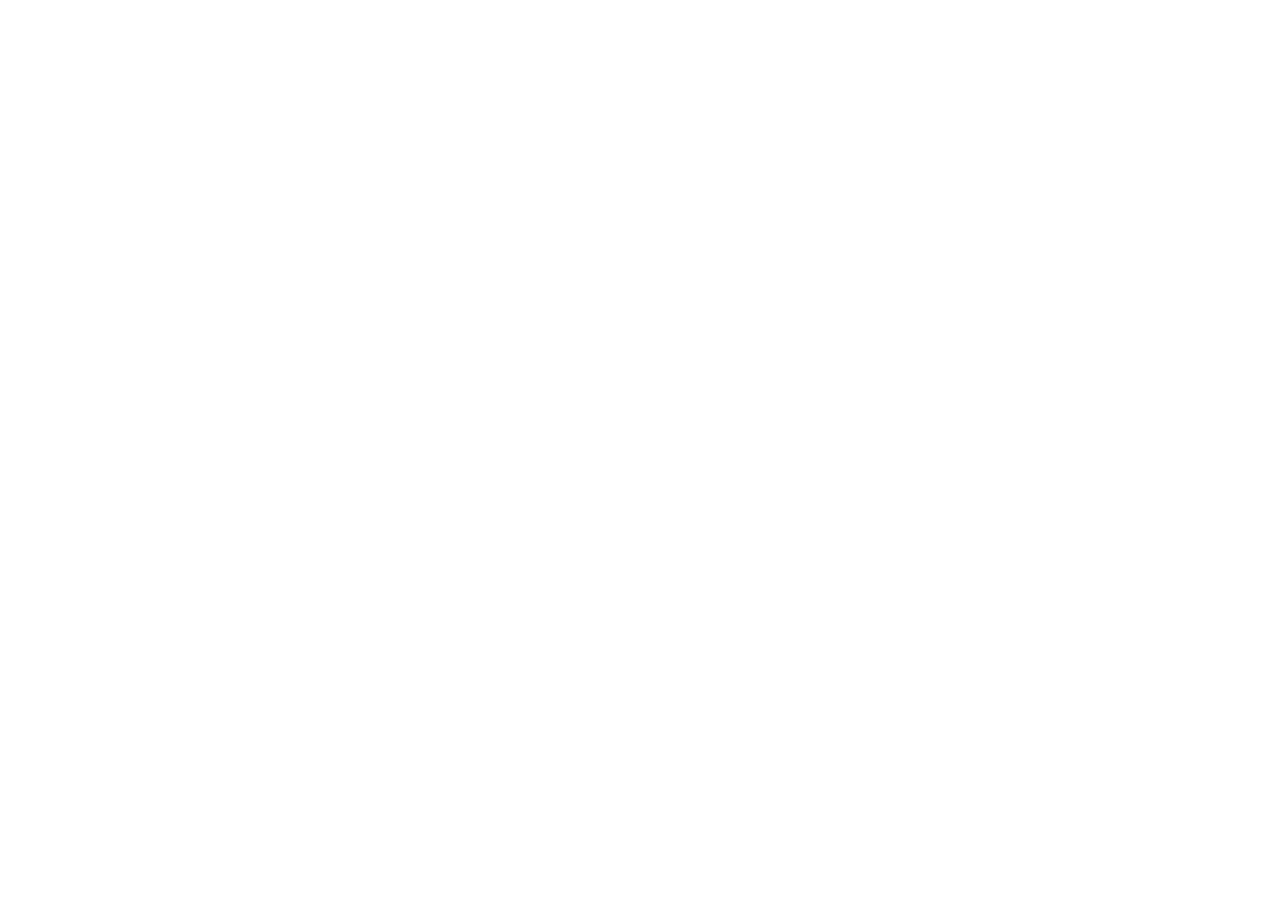
==== commit f96f7b9f: "Deploy 2026-10-22 10:34:05 UTC" ====
--- a/index.html
+++ b/index.html
@@ -6,7 +6,15 @@
   <title>AuditPilot — Enterprise B2B Website Audit & Client Acquisition Engine</title>
   <meta name="description" content="Generate enterprise-grade website conversion audits, diagnose revenue leaks, and synthesize high-converting client pitch decks in 60 seconds.">
   <link rel="icon" type="image/jpeg" href="./logo.jpg">
-  <script type="module" crossorigin src="./assets/index-CajYvEZw.js"></script>
+
+  <!-- Production Security & Automatic HTTPS Enforcement -->
+  <meta http-equiv="Content-Security-Policy" content="upgrade-insecure-requests">
+  <script>
+    if (location.protocol === 'http:' && location.hostname !== 'localhost' && location.hostname !== '127.0.0.1') {
+      location.replace('https:' + location.href.substring(location.protocol.length));
+    }
+  </script>
+  <script type="module" crossorigin src="./assets/index-DqGlEA3o.js"></script>
   <link rel="stylesheet" crossorigin href="./assets/index-CS4q6jJR.css">
 </head>
 <body>
@@ -65,16 +73,16 @@
         <!-- Logged In Dropdown Menu -->
         <div class="user-menu-wrapper" id="userMenuWrapper">
           <button class="user-avatar-btn" id="userAvatarBtn" aria-label="Open user settings">
-            <div class="avatar-circle" id="userNavAvatarLetter">A</div>
-            <span style="font-size: 0.88rem; font-weight: 600;" id="userNavName">Alex</span>
+            <div class="avatar-circle" id="userNavAvatarLetter">U</div>
+            <span style="font-size: 0.88rem; font-weight: 600;" id="userNavName">Account</span>
             <svg width="14" height="14" fill="none" stroke="currentColor" viewBox="0 0 24 24"><path stroke-linecap="round" stroke-linejoin="round" stroke-width="2" d="M19 9l-7 7-7-7"></path></svg>
           </button>
 
           <div class="user-dropdown-popover" id="userDropdownPopover">
             <div class="dropdown-header-info">
-              <div style="font-weight: 700; font-size: 0.9rem;" id="dropdownUserName">Alex Sterling</div>
-              <div style="font-size: 0.78rem; color: var(--color-text-muted);" id="dropdownUserEmail">alex@growthagency.io</div>
-              <div style="margin-top: 0.4rem;"><span class="ui-badge badge-green" style="font-size: 0.72rem;">Agency Pro Active</span></div>
+              <div style="font-weight: 700; font-size: 0.9rem;" id="dropdownUserName">My Account</div>
+              <div style="font-size: 0.78rem; color: var(--color-text-muted);" id="dropdownUserEmail">user@company.com</div>
+              <div style="margin-top: 0.4rem;"><span class="ui-badge badge-green" style="font-size: 0.72rem;" id="dropdownUserPlanBadge">Trial Active</span></div>
             </div>
 
             <button class="dropdown-item" data-view-target="saved-audits">
@@ -715,7 +723,7 @@
           <div style="display: flex; align-items: center; gap: 1rem;">
             <div style="text-align: right;">
               <div style="font-size: 0.75rem; color: var(--color-text-muted); text-transform: uppercase;">Active Pipeline</div>
-              <strong style="font-size: 1.25rem; color: var(--color-primary);" id="crmPipelineTotal">$15,100</strong>
+              <strong style="font-size: 1.25rem; color: var(--color-primary);" id="crmPipelineTotal">$0</strong>
             </div>
             <button class="btn btn-primary" id="addNewLeadBtn">
               <svg width="16" height="16" fill="none" stroke="currentColor" viewBox="0 0 24 24"><path stroke-linecap="round" stroke-linejoin="round" stroke-width="2" d="M12 4v16m8-8H4"></path></svg>
@@ -731,7 +739,7 @@
           <div class="kanban-col">
             <div class="kanban-col-header">
               <span>Audited (Draft)</span>
-              <span class="ui-badge badge-slate">1</span>
+              <span class="ui-badge badge-slate" id="kanban-count-draft">0</span>
             </div>
             <div class="kanban-cards-stack" id="kanban-col-draft"></div>
           </div>
@@ -740,7 +748,7 @@
           <div class="kanban-col">
             <div class="kanban-col-header">
               <span>Pitch Sent</span>
-              <span class="ui-badge badge-blue">1</span>
+              <span class="ui-badge badge-blue" id="kanban-count-pitch_sent">0</span>
             </div>
             <div class="kanban-cards-stack" id="kanban-col-pitch_sent"></div>
           </div>
@@ -749,7 +757,7 @@
           <div class="kanban-col">
             <div class="kanban-col-header">
               <span>Meeting Booked</span>
-              <span class="ui-badge badge-amber">1</span>
+              <span class="ui-badge badge-amber" id="kanban-count-meeting_booked">0</span>
             </div>
             <div class="kanban-cards-stack" id="kanban-col-meeting_booked"></div>
           </div>
@@ -758,7 +766,7 @@
           <div class="kanban-col">
             <div class="kanban-col-header">
               <span>Deal Won 🎉</span>
-              <span class="ui-badge badge-green">1</span>
+              <span class="ui-badge badge-green" id="kanban-count-deal_won">0</span>
             </div>
             <div class="kanban-cards-stack" id="kanban-col-deal_won"></div>
           </div>
@@ -864,10 +872,10 @@
         <!-- Current Active Status -->
         <div class="ui-card billing-status-card">
           <div>
-            <span class="ui-badge badge-blue" style="margin-bottom: 0.35rem;">Current Plan</span>
-            <h3 style="font-size: 1.4rem; font-weight: 800; color: var(--color-text-main);">Agency Pro ($79.00 / month)</h3>
-            <p style="font-size: 0.88rem; color: var(--color-text-muted); margin-top: 0.25rem;">
-              Next renewal on November 22, 2026 • Card on file: <strong>Visa ending in 4242</strong>
+            <span class="ui-badge badge-blue" style="margin-bottom: 0.35rem;" id="billingPlanBadge">Current Plan</span>
+            <h3 style="font-size: 1.4rem; font-weight: 800; color: var(--color-text-main);" id="billingPlanNameLabel">Free 14-Day Trial</h3>
+            <p style="font-size: 0.88rem; color: var(--color-text-muted); margin-top: 0.25rem;" id="billingPlanSubtext">
+              Active full access • Upgrade below or manage your subscription through Stripe.
             </p>
           </div>
 
@@ -991,7 +999,7 @@
       <form id="signInForm">
         <div class="form-group-b2b">
           <label class="form-label-b2b">Email Address</label>
-          <input type="email" class="form-input-b2b" id="signInEmail" required placeholder="alex@growthagency.io" value="alex@growthagency.io">
+          <input type="email" class="form-input-b2b" id="signInEmail" required placeholder="you@agency.com">
         </div>
 
         <div class="form-group-b2b">
@@ -999,7 +1007,7 @@
             <label class="form-label-b2b" style="margin-bottom: 0;">Password</label>
             <a href="#" id="forgotPasswordLink" style="font-size: 0.8rem; color: var(--color-primary); font-weight: 600;">Forgot password?</a>
           </div>
-          <input type="password" class="form-input-b2b" id="signInPassword" required placeholder="••••••••" value="password123">
+          <input type="password" class="form-input-b2b" id="signInPassword" required placeholder="••••••••">
         </div>
 
         <button type="submit" class="btn btn-primary btn-lg" style="width: 100%; margin-top: 0.5rem;">
@@ -1031,12 +1039,12 @@
       <form id="signUpForm">
         <div class="form-group-b2b">
           <label class="form-label-b2b">Full Name</label>
-          <input type="text" class="form-input-b2b" id="signUpName" required placeholder="Alex Sterling">
+          <input type="text" class="form-input-b2b" id="signUpName" required placeholder="e.g. Sarah Jenkins">
         </div>
 
         <div class="form-group-b2b">
           <label class="form-label-b2b">Work Email</label>
-          <input type="email" class="form-input-b2b" id="signUpEmail" required placeholder="alex@growthstudio.com">
+          <input type="email" class="form-input-b2b" id="signUpEmail" required placeholder="you@agency.com">
         </div>
 
         <div class="form-group-b2b">
@@ -1111,7 +1119,7 @@
 
         <div class="form-group-b2b">
           <label class="form-label-b2b">Projected Project Value ($ USD)</label>
-          <input type="number" class="form-input-b2b" id="leadDealValue" required placeholder="3500" value="3500">
+          <input type="number" class="form-input-b2b" id="leadDealValue" required placeholder="3500">
         </div>
 
         <button type="submit" class="btn btn-primary btn-lg" style="width: 100%; margin-top: 0.5rem;">
